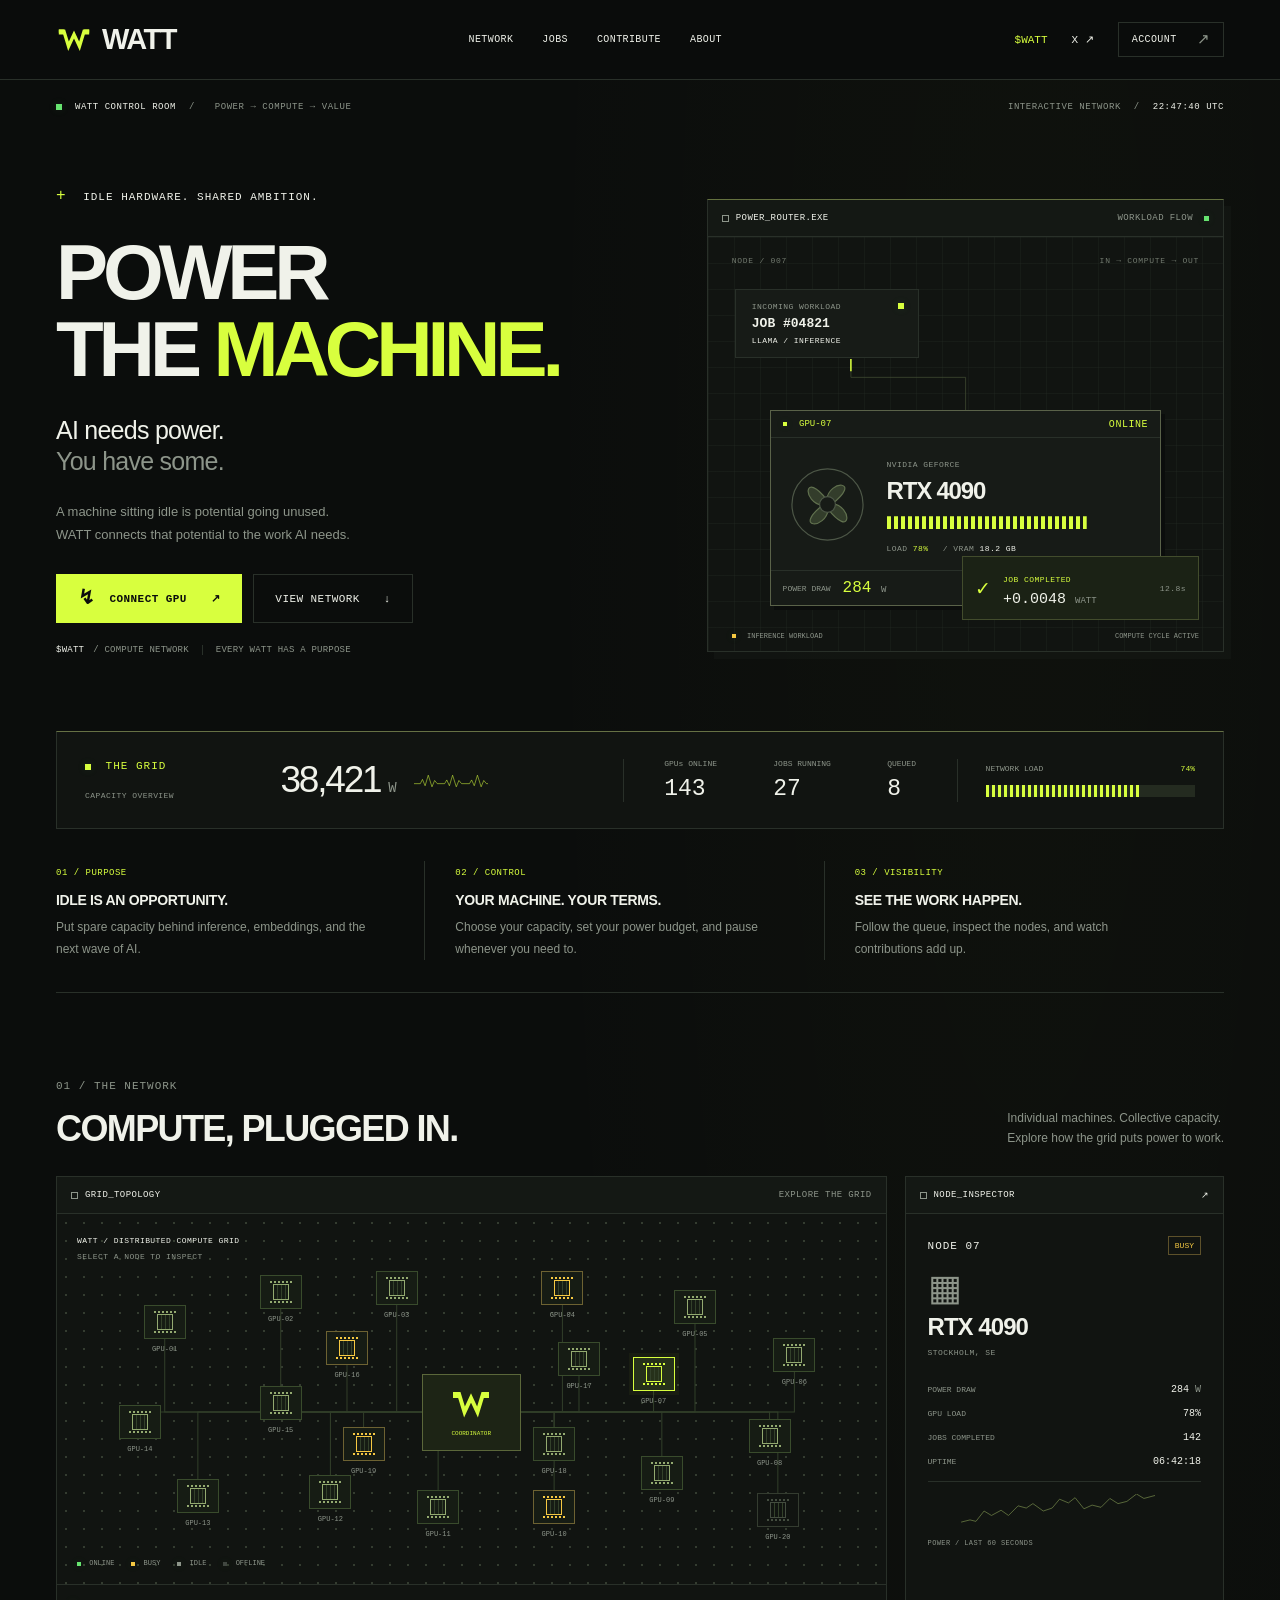
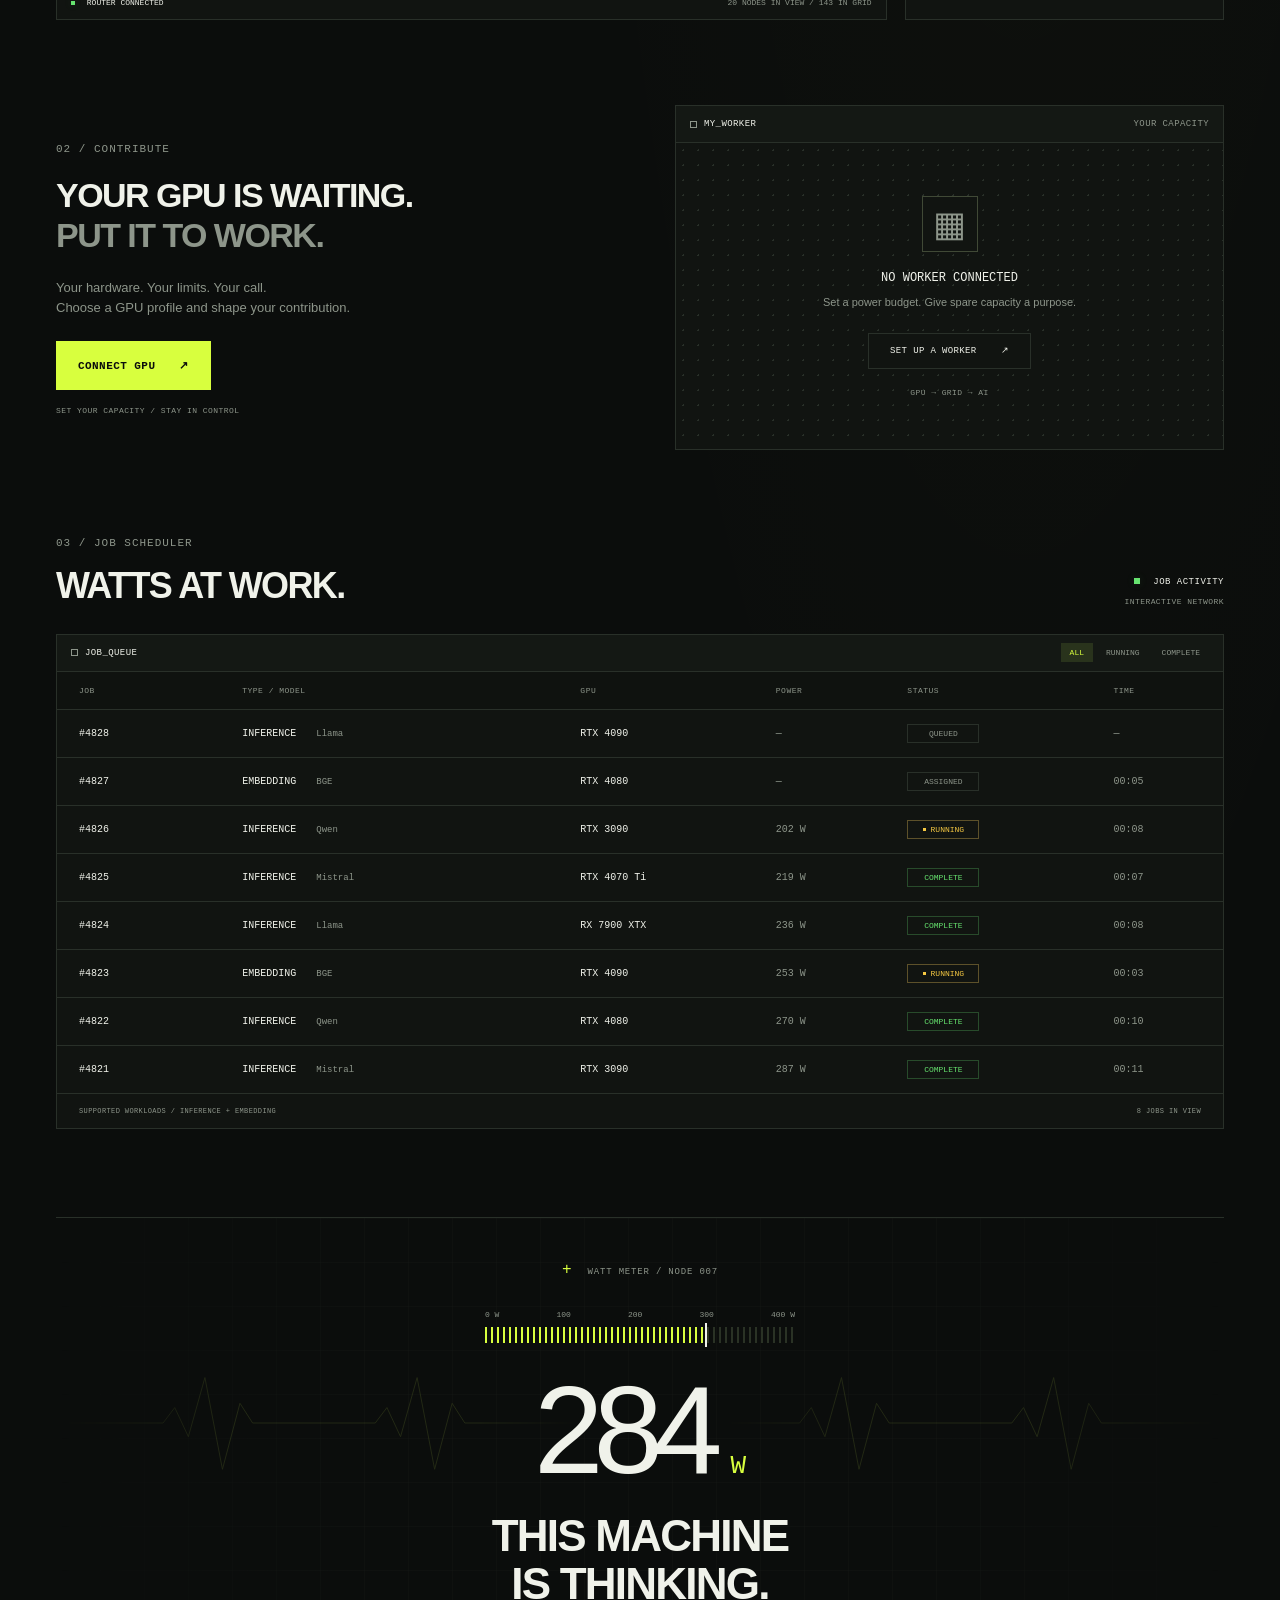
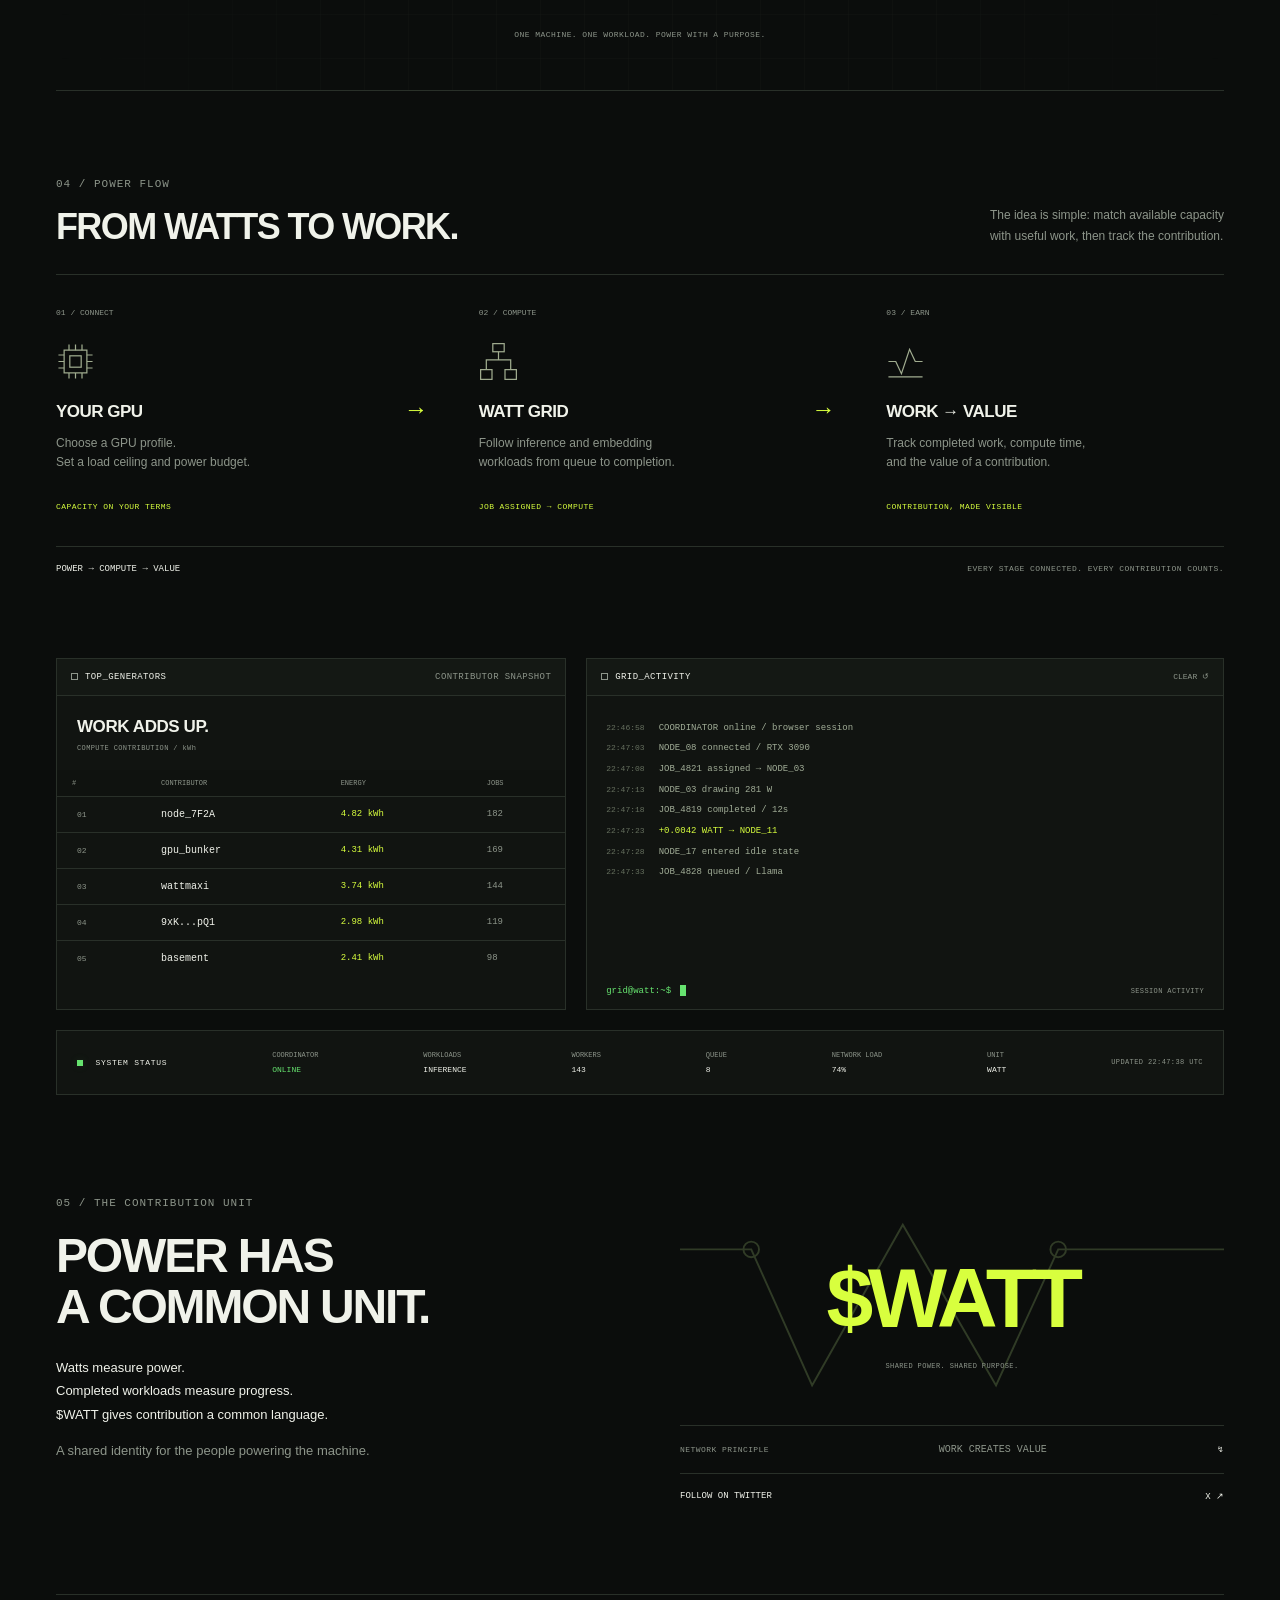
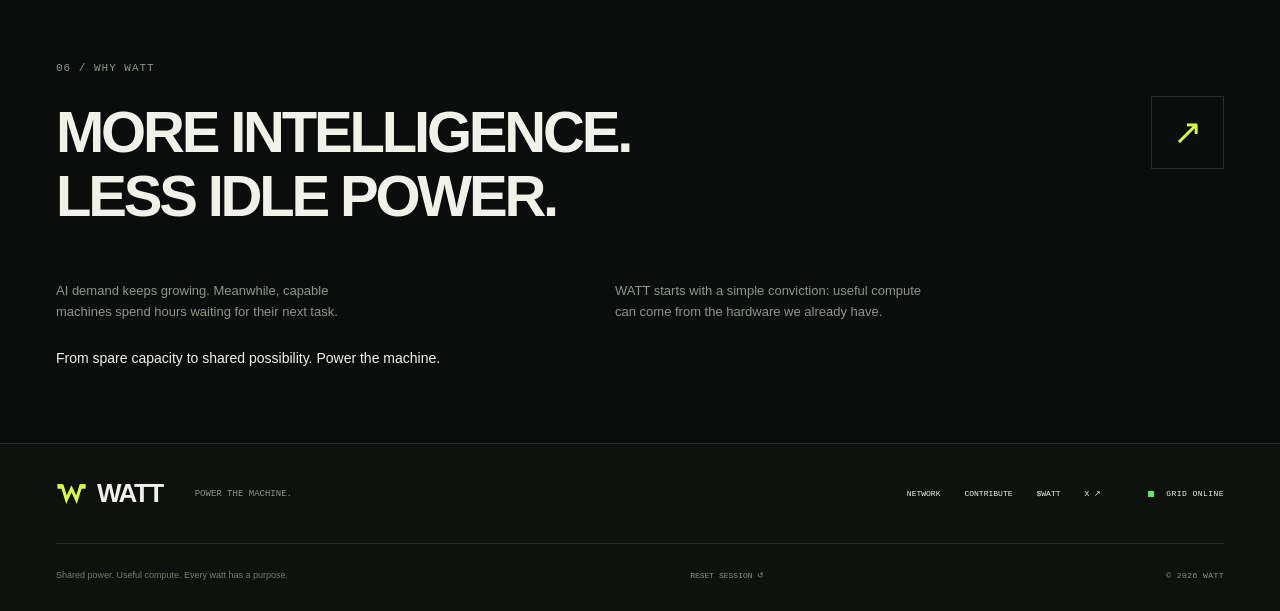
==== index.html @ 77c61141 "Add files via upload" ====
<!DOCTYPE html>
<html lang="en">
<head>
<meta charset="UTF-8"><meta name="viewport" content="width=device-width,initial-scale=1">
<meta name="theme-color" content="#0b0d0c"><meta name="description" content="AI needs power. You have some. WATT brings spare GPU capacity into one shared compute grid. Explore the network, configure your capacity, and follow the work.">
<title>WATT — Power the machine.</title>
<link rel="icon" href="assets/watt-mark.svg" type="image/svg+xml"><link rel="stylesheet" href="css/style.css">
<script defer src="js/data.js"></script><script defer src="js/network.js"></script><script defer src="js/worker.js"></script><script defer src="js/app.js"></script>
</head>
<body>
<a class="skip-link" href="#main">Skip to content</a>
<header class="header"><div class="nav-shell">
<a class="brand" href="#" aria-label="WATT home"><img src="assets/watt-mark.svg" alt="" width="36" height="27"><span>WATT</span></a>
<nav class="nav" id="navigation" aria-label="Main navigation"><a href="#network">NETWORK</a><a href="#jobs">JOBS</a><a href="#contribute">CONTRIBUTE</a><a href="#about">ABOUT</a></nav>
<div class="nav-tools"><a href="#token" class="token-link">$WATT</a><a class="social-link" data-twitter-link role="link" aria-label="WATT on Twitter / X" aria-disabled="true">X ↗</a><button class="button small wallet-button" data-action="wallet">CONNECT <span class="wallet-symbol">⌘</span></button><button class="menu-button" aria-label="Open menu" aria-expanded="false" aria-controls="navigation">☰</button></div>
</div></header>
<main id="main">
<div class="page-shell">
<div class="system-strip"><span><i class="led"></i> WATT CONTROL ROOM <span class="dim">/</span> <span class="dim">POWER → COMPUTE → VALUE</span></span><span class="strip-right">INTERACTIVE NETWORK <span class="dim">/</span> <time id="header-time">00:00:00 UTC</time></span></div>
<section class="hero" aria-labelledby="hero-title">
<div class="hero-copy"><p class="eyebrow"><span class="tiny-cross">+</span> IDLE HARDWARE. SHARED AMBITION.</p><h1 id="hero-title">POWER<br>THE <span>MACHINE.</span></h1><p class="hero-lead">AI needs power.<br><span>You have some.</span></p><p class="hero-description">A machine sitting idle is potential going unused.<br>WATT connects that potential to the work AI needs.</p><div class="hero-actions"><button class="button primary" data-action="worker"><span class="plug-icon">↯</span><span data-worker-cta>CONNECT GPU</span><span>↗</span></button><a class="button secondary" href="#network">VIEW NETWORK <span>↓</span></a></div><p class="hero-footnote"><span>$WATT</span> / COMPUTE NETWORK <i></i> EVERY WATT HAS A PURPOSE</p></div>
<div class="hero-machine panel"><div class="panel-bar"><span><i class="window-mark"></i> POWER_ROUTER.EXE</span><span class="dim">WORKLOAD FLOW <i class="led"></i></span></div>
<div class="machine-stage"><div class="machine-grid"></div><div class="stage-label"><span>NODE / 007</span><span>IN → COMPUTE → OUT</span></div>
<div class="job-input"><span class="micro dim">INCOMING WORKLOAD</span><strong>JOB #04821</strong><span class="micro">LLAMA / INFERENCE</span><i class="led"></i></div>
<svg class="flow-wire wire-top" viewBox="0 0 500 85" aria-hidden="true"><path class="wire-base" d="M100 0v24h150v61"/><path class="wire-pulse" d="M100 0v24h150v61"/></svg>
<div class="gpu-unit"><div class="gpu-top"><span><i class="led"></i> GPU-07</span><span class="micro">ONLINE</span></div><div class="gpu-body"><div class="fan"><svg viewBox="0 0 100 100" aria-hidden="true"><circle cx="50" cy="50" r="45"/><g class="fan-blades"><path d="M50 45C19 5 18 48 44 51M55 50C95 19 52 18 49 44M50 55C81 95 82 52 56 49M45 50C5 81 48 82 51 56"/></g><circle class="fan-hub" cx="50" cy="50" r="10"/></svg></div><div class="gpu-spec"><span class="micro dim">NVIDIA GEFORCE</span><strong>RTX 4090</strong><div class="gpu-load-bars" aria-hidden="true"></div><span class="micro"><span class="dim">LOAD</span> <b id="hero-load">78%</b> <span class="dim">/ VRAM</span> 18.2 GB</span></div></div><div class="gpu-bottom"><span>POWER DRAW</span><strong><span id="hero-watts">284</span> <small>W</small></strong><span class="gpu-temp">64°C <span class="dim">/ 48% FAN</span></span></div></div>
<svg class="flow-wire wire-bottom" viewBox="0 0 500 80" aria-hidden="true"><path class="wire-base" d="M250 0v35h150v45"/><path class="wire-pulse" d="M250 0v35h150v45"/></svg>
<div class="job-output"><span class="completion-check">✓</span><div><span class="micro">JOB COMPLETED</span><strong>+0.0048 <span>WATT</span></strong></div><span class="micro dim">12.8s</span></div>
<div class="stage-footer"><span><i class="led yellow"></i> INFERENCE WORKLOAD</span><span id="hero-phase">COMPUTE CYCLE ACTIVE</span></div></div></div>
</section>
<section class="grid-meter panel" aria-label="Network power model"><div class="grid-meter-label"><p class="eyebrow"><i class="led"></i> THE GRID</p><span class="micro dim">CAPACITY OVERVIEW</span></div><div class="main-power"><strong id="network-watts">38,421</strong><span>W</span><svg viewBox="0 0 140 30" aria-hidden="true"><path d="M0 20h12l4-8 5 12 6-20 7 22 5-12 5 6h14l4-7 5 11 6-20 7 22 5-12 5 6h15l4-7 5 11 6-20 7 22 5-12 5 6h7"/></svg></div><dl class="grid-stats"><div><dt>GPUs ONLINE</dt><dd id="network-workers">143</dd></div><div><dt>JOBS RUNNING</dt><dd id="network-running">27</dd></div><div><dt>QUEUED</dt><dd id="network-queue">8</dd></div></dl><div class="network-load"><div><span>NETWORK LOAD</span><strong id="network-load-label">74%</strong></div><div class="load-track"><i id="network-load-bar" style="width:74%"></i></div></div></section>
<section class="network-principles" aria-label="What WATT stands for"><article><span class="micro">01 / PURPOSE</span><h3>IDLE IS AN OPPORTUNITY.</h3><p>Put spare capacity behind inference, embeddings, and the next wave of AI.</p></article><article><span class="micro">02 / CONTROL</span><h3>YOUR MACHINE. YOUR TERMS.</h3><p>Choose your capacity, set your power budget, and pause whenever you need to.</p></article><article><span class="micro">03 / VISIBILITY</span><h3>SEE THE WORK HAPPEN.</h3><p>Follow the queue, inspect the nodes, and watch contributions add up.</p></article></section>
<section id="network" class="section network-section"><div class="section-heading"><div><p class="eyebrow">01 / THE NETWORK</p><h2>COMPUTE, PLUGGED IN.</h2></div><p>Individual machines. Collective capacity.<br>Explore how the grid puts power to work.</p></div>
<div class="network-layout"><div class="panel topology"><div class="panel-bar"><span><i class="window-mark"></i> GRID_TOPOLOGY</span><span class="dim">EXPLORE THE GRID</span></div><div class="topology-canvas" id="topology"><svg id="topology-lines" viewBox="0 0 800 370" preserveAspectRatio="none" aria-hidden="true"></svg><div class="topology-coordinate micro">WATT / DISTRIBUTED COMPUTE GRID<br><span class="dim">SELECT A NODE TO INSPECT</span></div><div class="grid-core"><img src="assets/watt-mark.svg" alt="WATT coordinator"><span>COORDINATOR</span></div><div id="topology-nodes"></div><div class="topology-legend"><span><i class="led"></i> ONLINE</span><span><i class="led yellow"></i> BUSY</span><span><i class="led idle"></i> IDLE</span><span><i class="led offline"></i> OFFLINE</span></div></div><div class="topology-bottom"><span><i class="led"></i> ROUTER CONNECTED</span><span><span id="topology-visible">20</span> NODES IN VIEW <span class="dim">/</span> <span id="topology-total">143</span> IN GRID</span></div></div>
<aside class="panel node-inspector" aria-live="polite"><div class="panel-bar"><span><i class="window-mark"></i> NODE_INSPECTOR</span><span>↗</span></div><div class="inspector-body"><div class="node-heading"><span class="eyebrow" id="inspect-id">NODE 07</span><span class="status" id="inspect-status">BUSY</span></div><div class="chip-icon" aria-hidden="true">▦</div><h3 id="inspect-gpu">RTX 4090</h3><p class="micro dim" id="inspect-location">STOCKHOLM, SE</p><dl class="telemetry"><div><dt>POWER DRAW</dt><dd><span id="inspect-power">284</span> <small>W</small></dd></div><div><dt>GPU LOAD</dt><dd id="inspect-load">78%</dd></div><div><dt>JOBS COMPLETED</dt><dd id="inspect-jobs">142</dd></div><div><dt>UPTIME</dt><dd id="inspect-uptime">06:42:18</dd></div></dl><div class="node-sparkline"><svg viewBox="0 0 280 50" aria-hidden="true"><path d="M0 38l12-3 8 2 11-14 10 6 13-7 10 7 13-13 11 3 9-6 14 10 12-4 10-12 12 5 9-7 12 15 11-5 12 3 12-12 11 7 12-3 13-10 10 6 15-4"/></svg><span class="micro dim">POWER / LAST 60 SECONDS</span></div></div></aside></div>
</section>
<section id="contribute" class="contribute-section section"><div class="contribute-intro"><p class="eyebrow">02 / CONTRIBUTE</p><h2>YOUR GPU IS WAITING.<br><span class="dim">PUT IT TO WORK.</span></h2><p>Your hardware. Your limits. Your call.<br>Choose a GPU profile and shape your contribution.</p><button class="button primary" data-action="worker"><span data-worker-cta>CONNECT GPU</span> ↗</button><span class="micro dim contribute-note">SET YOUR CAPACITY / STAY IN CONTROL</span></div><div class="panel worker-panel" id="worker-panel"><div class="panel-bar"><span><i class="window-mark"></i> MY_WORKER</span><span class="dim">YOUR CAPACITY</span></div><div id="worker-content"></div></div></section>
<section id="jobs" class="section"><div class="section-heading"><div><p class="eyebrow">03 / JOB SCHEDULER</p><h2>WATTS AT WORK.</h2></div><div class="jobs-heading-right"><span class="micro"><i class="led"></i> JOB ACTIVITY</span><span class="micro dim">INTERACTIVE NETWORK</span></div></div><div class="panel jobs-panel"><div class="panel-bar"><span><i class="window-mark"></i> JOB_QUEUE</span><div class="job-filters" role="group" aria-label="Filter jobs"><button class="active" data-filter="ALL">ALL</button><button data-filter="RUNNING">RUNNING</button><button data-filter="COMPLETE">COMPLETE</button></div></div><div class="jobs-table-wrap"><table class="jobs-table" aria-label="Interactive job queue"><thead><tr><th>JOB</th><th>TYPE / MODEL</th><th>GPU</th><th>POWER</th><th>STATUS</th><th>TIME</th></tr></thead><tbody id="job-rows"></tbody></table></div><div class="table-foot micro"><span>SUPPORTED WORKLOADS / INFERENCE + EMBEDDING</span><span id="job-count">8 JOBS IN VIEW</span></div></div></section>
<section class="thinking-section" aria-label="WATT power meter"><div class="thinking-grid"></div><p class="eyebrow"><span class="tiny-cross">+</span> WATT METER / NODE 007</p><div class="watt-gauge"><div class="gauge-ticks"><span>0 W</span><span>100</span><span>200</span><span>300</span><span>400 W</span></div><div class="gauge-bar"><div id="gauge-fill"></div><i id="gauge-needle"></i></div></div><div class="thinking-number"><span id="thinking-watts">284</span><small>W</small></div><svg class="thinking-wave" viewBox="0 0 1200 140" preserveAspectRatio="none" aria-hidden="true"><path d="M0 70h110l12-18 14 34 17-69 18 107 18-77 13 23h126l12-18 14 34 17-69 18 107 18-77 13 23h126l12-18 14 34 17-69 18 107 18-77 13 23h126l12-18 14 34 17-69 18 107 18-77 13 23h126l12-18 14 34 17-69 18 107 18-77 13 23h190"/></svg><h2>THIS MACHINE<br>IS THINKING.</h2><p class="micro dim">ONE MACHINE. ONE WORKLOAD. POWER WITH A PURPOSE.</p></section>
<section class="section power-flow-section"><div class="section-heading"><div><p class="eyebrow">04 / POWER FLOW</p><h2>FROM WATTS TO WORK.</h2></div><p>The idea is simple: match available capacity<br>with useful work, then track the contribution.</p></div><div class="power-flow"><article><span class="flow-index">01 / CONNECT</span><svg viewBox="0 0 48 48" aria-hidden="true"><rect x="10" y="10" width="28" height="28"/><rect x="17" y="17" width="14" height="14"/><path d="M16 3v7m8-7v7m8-7v7M16 38v7m8-7v7m8-7v7M3 16h7m-7 8h7m-7 8h7M38 16h7m-7 8h7m-7 8h7"/></svg><h3>YOUR GPU</h3><p>Choose a GPU profile.<br>Set a load ceiling and power budget.</p><span class="micro">CAPACITY ON YOUR TERMS</span></article><span class="flow-arrow">→</span><article><span class="flow-index">02 / COMPUTE</span><svg viewBox="0 0 48 48" aria-hidden="true"><path d="M24 12v10M9 34V22h30v12"/><rect x="17" y="2" width="14" height="10"/><rect x="2" y="34" width="14" height="12"/><rect x="32" y="34" width="14" height="12"/></svg><h3>WATT GRID</h3><p>Follow inference and embedding<br>workloads from queue to completion.</p><span class="micro">JOB ASSIGNED → COMPUTE</span></article><span class="flow-arrow">→</span><article><span class="flow-index">03 / EARN</span><svg viewBox="0 0 48 48" aria-hidden="true"><path d="M3 24h9l7 15 10-30 7 15h9"/><path d="M3 43h42"/></svg><h3>WORK → VALUE</h3><p>Track completed work, compute time,<br>and the value of a contribution.</p><span class="micro">CONTRIBUTION, MADE VISIBLE</span></article></div><div class="flow-caption"><strong>POWER → COMPUTE → VALUE</strong><span class="micro dim">EVERY STAGE CONNECTED. EVERY CONTRIBUTION COUNTS.</span></div></section>
<section class="section operations-section"><div class="panel leaderboard"><div class="panel-bar"><span><i class="window-mark"></i> TOP_GENERATORS</span><span class="dim">CONTRIBUTOR SNAPSHOT</span></div><div class="leaderboard-intro"><h3>WORK ADDS UP.</h3><span class="micro dim">COMPUTE CONTRIBUTION / kWh</span></div><table><thead><tr><th>#</th><th>CONTRIBUTOR</th><th>ENERGY</th><th>JOBS</th></tr></thead><tbody id="leaderboard-rows"></tbody></table></div><div class="panel terminal"><div class="panel-bar"><span><i class="window-mark"></i> GRID_ACTIVITY</span><button class="text-button" data-action="clear">CLEAR ↺</button></div><div class="terminal-body" id="activity-log" role="log" aria-live="off"></div><div class="terminal-prompt"><span>grid@watt:~$</span><i class="cursor"></i><span class="micro dim">SESSION ACTIVITY</span></div></div></section>
<section class="status-strip panel" aria-label="System status"><span class="eyebrow"><i class="led"></i> SYSTEM STATUS</span><div>COORDINATOR <strong>ONLINE</strong></div><div>WORKLOADS <strong>INFERENCE</strong></div><div>WORKERS <strong id="status-workers">143</strong></div><div>QUEUE <strong id="status-queue">8</strong></div><div>NETWORK LOAD <strong id="status-load">74%</strong></div><div>UNIT <strong>WATT</strong></div><span class="micro dim" id="updated-time">UPDATED 00:00:00 UTC</span></section>
<section id="token" class="token-section section"><div><p class="eyebrow">05 / THE CONTRIBUTION UNIT</p><h2>POWER HAS<br>A COMMON UNIT.</h2><p>Watts measure power.<br>Completed workloads measure progress.<br>$WATT gives contribution a common language.</p><p class="dim">A shared identity for the people powering the machine.</p></div><div class="token-identity"><div class="token-art"><svg viewBox="0 0 420 170" aria-hidden="true"><path d="M0 42h55l47 105L172 23l72 124 48-105h128"/><circle cx="55" cy="42" r="6"/><circle cx="292" cy="42" r="6"/></svg><strong>$WATT</strong><span class="micro dim">SHARED POWER. SHARED PURPOSE.</span></div><div class="contract-row"><span class="micro dim">NETWORK PRINCIPLE</span><strong>WORK CREATES VALUE</strong><span class="micro">↯</span></div><a class="twitter-button" data-twitter-link role="link" aria-label="Follow WATT on Twitter / X" aria-disabled="true"><span>FOLLOW ON TWITTER</span><span>X ↗</span></a></div></section>
<section id="about" class="about-section section"><p class="eyebrow">06 / WHY WATT</p><h2>MORE INTELLIGENCE.<br>LESS IDLE POWER.</h2><div class="about-body"><p>AI demand keeps growing. Meanwhile, capable<br>machines spend hours waiting for their next task.</p><p>WATT starts with a simple conviction: useful compute<br>can come from the hardware we already have.</p><strong>From spare capacity to shared possibility. Power the machine.</strong></div><a href="#contribute" class="about-arrow" aria-label="Start contributing">↗</a></section>
</div></main>
<footer><div class="page-shell"><div class="footer-top"><a class="brand" href="#"><img src="assets/watt-mark.svg" alt="" width="36" height="27"><span>WATT</span></a><span class="footer-tagline">POWER THE MACHINE.</span><nav aria-label="Footer navigation"><a href="#network">NETWORK</a><a href="#contribute">CONTRIBUTE</a><a href="#token">$WATT</a><a data-twitter-link role="link" aria-label="WATT on Twitter / X" aria-disabled="true">X ↗</a></nav><span class="micro"><i class="led"></i> GRID ONLINE</span></div><div class="footer-bottom"><p>Shared power. Useful compute. Every watt has a purpose.</p><button class="text-button" data-action="reset">RESET SESSION ↺</button><span class="micro dim">© 2026 WATT</span></div></div></footer>
<dialog id="setup-dialog" class="modal" aria-label="Connect GPU setup"><div class="panel-bar"><span><i class="window-mark"></i> WORKER_SETUP</span><button class="close-button" data-close aria-label="Close setup">×</button></div><div class="modal-body"><p class="eyebrow">WORKER CONFIGURATION</p><h2>CONNECT TO THE GRID.</h2><div class="setup-steps"><span data-step="1" class="active">01 HARDWARE</span><span data-step="2">02 CAPACITY</span><span data-step="3">03 CONNECT</span></div><div id="setup-content"></div></div></dialog>
<dialog id="wallet-dialog" class="modal wallet-modal" aria-label="Local account session"><div class="panel-bar"><span><i class="window-mark"></i> ACCOUNT_SESSION</span><button class="close-button" data-close aria-label="Close account">×</button></div><div class="modal-body" id="wallet-content"></div></dialog>
<dialog id="info-dialog" class="modal info-modal" aria-label="WATT information"><div class="panel-bar"><span><i class="window-mark"></i> WATT / INFORMATION</span><button class="close-button" data-close aria-label="Close information">×</button></div><div class="modal-body" id="info-content"></div></dialog>
<div class="toast" id="toast" role="status"></div>
</body></html>
---- css/style.css ----
:root{--bg:#0b0d0c;--surface:#111411;--secondary:#171b17;--text:#f0f2ea;--muted:#8d958a;--border:#293029;--acid:#d8ff3e;--yellow:#f5c842;--green:#66e36f;--warning:#ff9f43;--red:#ff5c5c;--mono:'SFMono-Regular',Consolas,'Liberation Mono',monospace;--sans:Arial,Helvetica,sans-serif}*{box-sizing:border-box}html{scroll-behavior:smooth;scroll-padding-top:90px}body{margin:0;background:var(--bg);color:var(--text);font-family:var(--sans);-webkit-font-smoothing:antialiased}::selection{background:var(--acid);color:var(--bg)}a{color:inherit;text-decoration:none}button,input,select{font:inherit}button,a,input,select{-webkit-tap-highlight-color:transparent}button{cursor:pointer;color:inherit;background:none;border:0}button:disabled{cursor:wait;opacity:.65}button,a{touch-action:manipulation}button:focus-visible,a:focus-visible,select:focus-visible,input:focus-visible{outline:2px solid var(--acid);outline-offset:5px}button,a{transition:color .2s,background .2s,transform .2s,border-color .2s}button:active,.button:active{transform:translateY(2px)}img,svg{display:block;max-width:100%}p,h1,h2,h3{margin:0}p{line-height:1.6}dl,dd{margin:0}table{border-collapse:collapse;width:100%}th{text-align:left;font-weight:400}small{font-size:inherit}.dim{color:var(--muted)}.micro,.eyebrow{font-family:var(--mono);font-size:10px;letter-spacing:.055em}.eyebrow{font-size:11px;letter-spacing:.09em}.led{display:inline-block;width:6px;height:6px;background:var(--green);margin-right:7px;vertical-align:middle;box-shadow:0 0 8px #66e36f20}.led.yellow{background:var(--yellow)}.led.idle{background:var(--muted)}.led.offline{background:#414741}.tiny-cross{color:var(--acid);font-size:16px;margin-right:9px}.skip-link{position:fixed;top:-60px;left:20px;z-index:100;background:var(--acid);color:var(--bg);padding:12px}.skip-link:focus{top:10px}.page-shell,.nav-shell{width:calc(100% - 112px);max-width:1320px;margin:auto}.header{height:80px;border-bottom:1px solid var(--border);position:sticky;top:0;background:#0b0d0cf5;z-index:20;backdrop-filter:blur(12px)}.nav-shell{display:flex;height:100%;align-items:center;justify-content:space-between;gap:30px}.brand{display:flex;align-items:center;gap:10px;flex-shrink:0}.brand span{font-size:29px;font-weight:900;letter-spacing:-1.5px}.nav{display:flex;gap:29px;margin-left:auto;margin-right:auto;font:10px var(--mono);letter-spacing:.04em}.nav a:hover,footer a:hover{color:var(--acid)}.nav-tools{display:flex;align-items:center;gap:24px;font:11px var(--mono)}.token-link{color:var(--acid)}.social-link{padding:0}.button{display:inline-flex;align-items:center;justify-content:space-between;gap:24px;min-height:49px;padding:0 21px;border:1px solid var(--border);font:11px var(--mono);letter-spacing:.04em;white-space:nowrap}.button:hover{border-color:var(--muted);background:var(--secondary)}.button.primary{background:var(--acid);border-color:var(--acid);color:var(--bg);font-weight:700}.button.primary:hover{background:#e4ff7f;border-color:#e4ff7f}.button.small{min-height:35px;padding:0 13px;font-size:10px;gap:20px}.wallet-symbol{color:var(--muted);font-size:15px}.menu-button{display:none}.system-strip{display:flex;justify-content:space-between;padding:22px 0 0;font:9px var(--mono);letter-spacing:.06em;gap:20px}.system-strip .dim{margin:0 7px}.strip-right{color:var(--muted)}.strip-right time{color:var(--text)}.hero{display:grid;grid-template-columns:1.15fr 1fr;gap:56px;align-items:center;padding:72px 0 76px}.hero-copy h1{font-size:clamp(52px,6.1vw,88px);line-height:.99;letter-spacing:-.065em;font-weight:900;margin:24px 0 27px;white-space:nowrap}.hero-copy h1 span{color:var(--acid)}.hero-lead{font-size:25px;line-height:1.25;font-weight:500;letter-spacing:-.03em}.hero-lead span{color:var(--muted)}.hero-description{font-size:13px;color:var(--muted);margin:22px 0 28px;line-height:1.8}.hero-actions{display:flex;gap:11px;flex-wrap:wrap}.plug-icon{font-size:20px;margin-right:-10px;line-height:1}.hero-footnote{font:9px var(--mono);letter-spacing:.025em;color:var(--muted);margin-top:22px;display:flex;align-items:center;gap:9px}.hero-footnote span{color:var(--text)}.hero-footnote i{height:10px;width:1px;background:var(--border);margin:0 4px}.panel{border:1px solid var(--border);background:var(--surface);min-width:0}.panel-bar{height:37px;border-bottom:1px solid var(--border);display:flex;align-items:center;justify-content:space-between;gap:15px;padding:0 14px;font:9px var(--mono);letter-spacing:.045em;background:#141814}.panel-bar>span{display:flex;align-items:center;gap:7px}.window-mark{width:7px;height:7px;display:inline-block;border:1px solid var(--muted)}.panel-bar .led{margin:0 0 0 4px;width:5px;height:5px;animation:blink 4s infinite}.hero-machine{box-shadow:7px 7px 0 #171b1780;transform:translateY(6px)}.machine-stage{height:414px;position:relative;overflow:hidden;padding:19px 24px}.machine-grid,.thinking-grid{position:absolute;inset:0;background-image:linear-gradient(#29302945 1px,transparent 1px),linear-gradient(90deg,#29302945 1px,transparent 1px);background-size:26px 26px;pointer-events:none}.stage-label{position:relative;display:flex;justify-content:space-between;color:#737b70;font:8px var(--mono);letter-spacing:.09em}.job-input{position:absolute;top:52px;left:27px;border:1px solid var(--border);background:var(--secondary);padding:12px 16px;width:184px;z-index:2;display:flex;flex-direction:column;gap:5px}.job-input strong{font:13px var(--mono);font-weight:600}.job-input .micro{font-size:8px}.job-input .led{position:absolute;right:7px;top:13px;background:var(--acid);animation:blink 3s infinite}.flow-wire{position:absolute;left:0;right:0;width:100%;max-width:none;fill:none;stroke-width:1}.wire-top{top:122px;height:65px}.wire-base{stroke:#414b32}.wire-pulse{stroke:var(--acid);stroke-width:2;stroke-dasharray:16 300;animation:pulse-wire 5s linear infinite}.gpu-unit{position:absolute;width:76%;left:12%;top:173px;border:1px solid #5a6249;background:#171b17;z-index:3;box-shadow:4px 4px 0 #0b0d0c}.gpu-top{display:flex;align-items:center;justify-content:space-between;height:27px;border-bottom:1px solid var(--border);padding:0 12px;font:9px var(--mono);color:var(--acid)}.gpu-top .led{background:var(--acid);width:4px;height:4px}.gpu-body{display:flex;align-items:center;gap:20px;padding:15px 17px}.fan{width:79px;flex-shrink:0}.fan svg{fill:none;stroke:#4d5747;stroke-width:1.5}.fan .fan-blades{fill:#333d2b;stroke:#60704e;transform-origin:50% 50%;animation:fan-spin 9s linear infinite}.fan .fan-hub{fill:#171b17}.gpu-spec{flex:1}.gpu-spec strong{display:block;font-size:24px;letter-spacing:-.05em;margin:6px 0 11px}.gpu-spec .micro{font-size:8px}.gpu-spec b{font-weight:400;color:var(--acid);margin-right:9px}.gpu-load-bars{height:13px;width:100%;margin-bottom:8px;background:repeating-linear-gradient(90deg,var(--acid) 0,var(--acid) 4px,transparent 4px,transparent 7px);clip-path:polygon(0 0,78% 0,78% 100%,0 100%)}.gpu-bottom{border-top:1px solid var(--border);padding:8px 12px;display:flex;gap:12px;align-items:center;font:8px var(--mono)}.gpu-bottom>span:first-child{color:var(--muted)}.gpu-bottom strong{font-size:16px;font-weight:400;color:var(--acid)}.gpu-bottom small{font-size:9px;color:var(--muted)}.gpu-temp{margin-left:auto}.wire-bottom{top:312px;height:54px}.wire-bottom .wire-pulse{animation-delay:2s}.job-output{position:absolute;bottom:31px;right:24px;background:#1b2215;border:1px solid #424c2c;display:flex;align-items:center;gap:12px;padding:11px 12px;z-index:4;min-width:237px}.completion-check{font-size:19px;color:var(--acid)}.job-output .micro{font-size:8px;color:var(--acid)}.job-output strong{font:15px var(--mono);display:block;margin-top:5px}.job-output strong span{font-size:9px;color:var(--muted)}.job-output>.micro{margin-left:auto;color:var(--muted)}.stage-footer{position:absolute;left:24px;right:24px;bottom:11px;display:flex;justify-content:space-between;font:7px var(--mono);color:var(--muted)}.stage-footer .led{width:4px;height:4px}.grid-meter{display:grid;grid-template-columns:.8fr 1.5fr 1.6fr 1fr;align-items:center;padding:26px 28px;gap:28px;border-top-color:#667144}.grid-meter-label .eyebrow{color:var(--acid);margin-bottom:8px}.grid-meter-label .led{background:var(--acid)}.grid-meter-label .micro{font-size:8px}.main-power{display:flex;align-items:baseline;gap:8px;white-space:nowrap}.main-power strong{font-size:37px;letter-spacing:-.06em;font-weight:500;font-variant-numeric:tabular-nums}.main-power>span{font:14px var(--mono);color:var(--muted)}.main-power svg{width:74px;height:22px;margin-left:9px;fill:none;stroke:var(--acid);stroke-width:1}.grid-stats{display:flex;justify-content:space-around;gap:25px;border-left:1px solid var(--border);border-right:1px solid var(--border);padding:0 25px}.grid-stats dt{font:8px var(--mono);white-space:nowrap;color:var(--muted);margin-bottom:8px}.grid-stats dd{font:23px var(--mono)}.network-load>div:first-child{display:flex;justify-content:space-between;gap:14px;font:8px var(--mono);margin-bottom:12px;color:var(--muted)}.network-load strong{font-weight:400;color:var(--acid)}.load-track{height:12px;background:#242b20;position:relative}.load-track i{display:block;height:100%;background:repeating-linear-gradient(90deg,var(--acid) 0,var(--acid) 3px,transparent 3px,transparent 6px);transition:width 3s ease}.section{padding:85px 0 0;scroll-margin-top:15px}.section-heading{display:flex;align-items:flex-end;justify-content:space-between;gap:25px;margin-bottom:28px}.section-heading .eyebrow{color:var(--muted);margin-bottom:13px}.section h2{font-size:36px;line-height:1.1;font-weight:800;letter-spacing:-.045em}.section-heading>p{font-size:12px;color:var(--muted);line-height:1.7}.network-layout{display:grid;grid-template-columns:2.6fr 1fr;gap:18px}.topology-canvas{position:relative;height:370px;background-image:radial-gradient(#343c30 1px,transparent 1px);background-size:18px 18px;overflow:hidden}.topology-coordinate{position:absolute;top:19px;left:20px;font-size:8px;line-height:1.9;z-index:1}.topology-canvas>svg{position:absolute;inset:0;width:100%;height:100%;fill:none;stroke:#313e29;stroke-width:1}.topology-canvas .node-wire-pulse{stroke:var(--acid);stroke-width:1.5;stroke-dasharray:9 360;animation:pulse-wire 12s linear infinite}.grid-core{position:absolute;top:43%;left:44%;width:12%;height:21%;border:1px solid #5b673a;background:#1d2415;display:flex;flex-direction:column;gap:10px;align-items:center;justify-content:center;z-index:2}.grid-core img{width:40px}.grid-core span{font:6px var(--mono);color:var(--acid)}.network-node{position:absolute;width:42px;height:34px;background:#161c14;border:1px solid #394b2c;display:flex;align-items:center;justify-content:center;transform:translate(-50%,-50%);z-index:3;color:#93aa70}.network-node .node-chip{width:16px;height:16px;border:1px solid currentColor;position:relative;background:repeating-linear-gradient(90deg,transparent 0,transparent 3px,#33412a 3px,#33412a 4px)}.network-node .node-chip:before,.network-node .node-chip:after{content:'';position:absolute;width:22px;height:2px;left:-4px;background:repeating-linear-gradient(90deg,currentColor 0,currentColor 2px,transparent 2px,transparent 4px)}.network-node .node-chip:before{top:-4px}.network-node .node-chip:after{bottom:-4px}.network-node .node-name{position:absolute;top:39px;font:7px var(--mono);color:var(--muted);white-space:nowrap;pointer-events:none}.network-node.busy{color:var(--yellow);border-color:#6d6232}.network-node.offline{color:#444d40;border-color:#343c30;background:#111411}.network-node.selected,.network-node:hover{border-color:var(--acid);color:var(--acid);background:#26311a;box-shadow:0 0 0 4px #d8ff3e0a}.network-node:active{transform:translate(-50%,-50%)}.network-node.user-node{color:var(--acid);border-color:var(--acid)}.topology-legend{position:absolute;bottom:17px;left:20px;display:flex;gap:17px;font:7px var(--mono);color:var(--muted)}.topology-legend .led{width:4px;height:4px;margin-right:4px}.topology-bottom{height:35px;padding:0 14px;border-top:1px solid var(--border);display:flex;align-items:center;justify-content:space-between;font:8px var(--mono)}.topology-bottom>span:last-child{color:var(--muted)}.topology-bottom .led{width:4px;height:4px}.inspector-body{padding:22px}.node-heading{display:flex;justify-content:space-between;align-items:center}.status{font:8px var(--mono);color:var(--yellow);border:1px solid #5d512a;padding:4px 6px}.status.online,.status.complete{color:var(--green);border-color:#284b2b}.status.idle,.status.queued,.status.assigned{color:var(--muted);border-color:var(--border)}.status.offline{color:#6e7668;border-color:#363b32}.chip-icon{font-size:36px;color:var(--muted);margin:15px 0 7px;line-height:1}.inspector-body h3{font-size:24px;letter-spacing:-.04em;margin-bottom:6px}.inspector-body>.micro{font-size:8px}.telemetry{margin:24px 0 14px;display:grid;gap:13px}.telemetry>div{display:flex;align-items:center;justify-content:space-between;font:10px var(--mono)}.telemetry dt{color:var(--muted);font-size:8px}.telemetry dd small{color:var(--muted)}.node-sparkline{border-top:1px solid var(--border);padding-top:12px}.node-sparkline svg{height:37px;width:100%;fill:none;stroke:#718449;stroke-width:1}.node-sparkline .micro{font-size:7px}.contribute-section{display:grid;grid-template-columns:1fr 1fr;gap:70px;align-items:center}.contribute-intro .eyebrow{color:var(--muted);margin-bottom:17px}.contribute-intro h2{font-size:34px;line-height:1.18}.contribute-intro>p:not(.eyebrow){color:var(--muted);font-size:13px;margin:22px 0}.contribute-note{display:block;font-size:8px;margin-top:16px}.worker-empty{min-height:306px;display:flex;align-items:center;justify-content:center;flex-direction:column;padding:30px;text-align:center;position:relative;background-image:radial-gradient(#293029 1px,transparent 1px);background-size:15px 15px}.empty-chip{border:1px solid #404936;width:56px;height:56px;display:flex;align-items:center;justify-content:center;font-size:35px;color:var(--muted);background:var(--surface);margin-bottom:19px}.worker-empty h3{font:12px var(--mono);margin-bottom:9px}.worker-empty>p{font-size:11px;color:var(--muted)}.worker-empty .button{margin-top:21px;min-height:36px;font-size:9px;background:var(--surface)}.worker-empty .micro{font-size:8px;margin-top:19px;color:var(--muted)}.worker-dashboard{padding:22px}.worker-dashboard-title{display:flex;justify-content:space-between;align-items:center}.worker-dashboard-title h3{font:15px var(--mono)}.worker-hardware{font:9px var(--mono);color:var(--muted);margin-top:7px}.worker-stats{display:grid;grid-template-columns:repeat(3,1fr);margin:24px 0 20px;row-gap:24px}.worker-stats dt{font:8px var(--mono);color:var(--muted);margin-bottom:7px}.worker-stats dd{font:19px var(--mono)}.worker-stats dd.small-value{font-size:13px}.worker-stats dd small{font-size:9px;color:var(--muted)}.worker-earnings{padding:14px 0;display:flex;align-items:center;justify-content:space-between;border-top:1px solid var(--border);border-bottom:1px solid var(--border);font:9px var(--mono);color:var(--muted)}.worker-earnings strong{color:var(--acid);font-size:19px;font-weight:400}.worker-earnings strong small{font-size:10px}.worker-actions{display:flex;gap:8px;margin-top:17px}.worker-actions .button{min-height:34px;font-size:8px;padding:0 13px}.worker-current-job{font:8px var(--mono);color:var(--muted);margin-top:13px}.jobs-heading-right{display:flex;flex-direction:column;gap:10px;align-items:flex-end}.jobs-heading-right .micro{font-size:9px}.jobs-heading-right>.dim{font-size:8px}.job-filters{display:flex;gap:4px}.job-filters button{font:8px var(--mono);color:var(--muted);padding:5px 9px}.job-filters button.active{background:#29331c;color:var(--acid)}.job-filters button:hover{color:var(--text)}.jobs-table{font:10px var(--mono)}.jobs-table th{height:36px;font-size:8px;color:var(--muted);background:#0f120f;letter-spacing:.06em}.jobs-table th,.jobs-table td{padding:14px 22px;border-bottom:1px solid var(--border)}.jobs-table th:first-child{width:14%}.jobs-table th:nth-child(2){width:29%}.jobs-table tr:last-child td{border-bottom:0}.jobs-table tbody tr:hover{background:#1a2018}.job-id{color:var(--text)}.job-model{color:var(--muted);margin-left:20px;font-size:9px}.jobs-table td:nth-child(4),.jobs-table td:last-child{color:var(--muted)}.jobs-table .status{font-size:8px;display:inline-flex;gap:5px;align-items:center;min-width:72px;justify-content:center;padding:4px 6px}.status.running:before{content:'';width:3px;height:3px;background:var(--yellow);animation:blink 3s infinite}.status.running{border-color:#5d512a;color:var(--yellow)}.table-foot{display:flex;justify-content:space-between;gap:12px;border-top:1px solid var(--border);padding:13px 22px;font-size:7px;color:var(--muted)}.thinking-section{margin-top:88px;border-top:1px solid var(--border);border-bottom:1px solid var(--border);text-align:center;padding:40px 0 48px;position:relative;overflow:hidden}.thinking-grid{background-size:44px 44px;opacity:.5;mask-image:linear-gradient(90deg,transparent,black 25%,black 75%,transparent)}.thinking-section>.eyebrow{color:var(--muted);position:relative;font-size:9px}.watt-gauge{width:310px;margin:27px auto 0;position:relative}.gauge-ticks{display:flex;justify-content:space-between;font:8px var(--mono);color:var(--muted);margin-bottom:8px}.gauge-bar{height:16px;background:repeating-linear-gradient(90deg,#2a3225 0,#2a3225 2px,transparent 2px,transparent 6px);position:relative}.gauge-bar>div{width:71%;height:100%;background:repeating-linear-gradient(90deg,var(--acid) 0,var(--acid) 2px,transparent 2px,transparent 6px);transition:width 4s}.gauge-bar>i{position:absolute;left:71%;top:-4px;height:24px;width:2px;background:var(--text);transition:left 4s}.thinking-number{position:relative;z-index:2;display:flex;align-items:baseline;justify-content:center;gap:18px;font-size:125px;font-weight:500;letter-spacing:-.08em;line-height:1.2;margin-top:12px;font-variant-numeric:tabular-nums}.thinking-number small{font:26px var(--mono);letter-spacing:0;color:var(--acid)}.thinking-wave{position:absolute;top:145px;left:0;width:100%;height:120px;fill:none;stroke:#718532;stroke-width:1;opacity:.25;animation:wave-glow 6s ease-in-out infinite;mask-image:linear-gradient(90deg,transparent,black 15%,black 36%,transparent 45%,transparent 57%,black 67%,black 85%,transparent)}.thinking-section h2{font-size:44px;letter-spacing:-.04em;line-height:1.08;position:relative;z-index:2;margin:7px 0 22px}.thinking-section>p:last-child{font-size:8px;position:relative}.power-flow{display:grid;grid-template-columns:1fr 55px 1fr 55px 1fr;border-top:1px solid var(--border);border-bottom:1px solid var(--border);padding:33px 0}.power-flow article{padding:0 15px}.power-flow article:first-child{padding-left:0}.flow-index{display:block;font:8px var(--mono);color:var(--muted);margin-bottom:25px}.power-flow svg{width:39px;height:39px;stroke:#a1ad90;fill:none;stroke-width:1.5;margin-bottom:21px}.power-flow h3{font-size:17px;letter-spacing:-.03em;margin-bottom:12px}.power-flow p{color:var(--muted);font-size:12px;margin-bottom:22px}.power-flow article>.micro{color:var(--acid);font-size:8px}.flow-arrow{align-self:center;color:var(--acid);font:24px var(--mono)}.flow-caption{display:flex;justify-content:space-between;gap:20px;padding:17px 0}.flow-caption strong{font:9px var(--mono);font-weight:400}.flow-caption .micro{font-size:8px}.operations-section{display:grid;grid-template-columns:1fr 1.25fr;gap:20px;padding-top:67px}.leaderboard-intro{padding:21px 20px 18px;display:flex;flex-direction:column;gap:7px}.leaderboard-intro h3{font-size:17px;letter-spacing:-.025em}.leaderboard-intro .micro{font-size:7px}.leaderboard table{font:10px var(--mono)}.leaderboard th{font-size:7px;color:var(--muted);padding:9px 15px;background:#0f120f}.leaderboard td{padding:12px 15px;border-top:1px solid var(--border)}.leaderboard td:first-child{color:var(--muted);padding-left:20px;font-size:8px}.leaderboard td:nth-child(3){color:var(--acid);font-size:9px;white-space:nowrap}.leaderboard td:last-child{color:var(--muted);font-size:9px}.leaderboard-note{font-size:7px;padding:15px 20px;border-top:1px solid var(--border)}.terminal-body{height:277px;overflow:auto;padding:22px 19px 10px;font:9px var(--mono);line-height:2.3;scrollbar-width:thin;scrollbar-color:var(--border) transparent}.log-line{display:flex;gap:14px;align-items:baseline;animation:log-enter .4s ease}.log-time{color:#66705f;flex-shrink:0;font-size:8px}.log-message{color:#a1ad97;overflow-wrap:anywhere}.log-message.reward{color:var(--acid)}.terminal-prompt{height:36px;display:flex;align-items:center;gap:9px;font:9px var(--mono);color:var(--green);padding:0 19px}.terminal-prompt>.micro{margin-left:auto;font-size:7px}.cursor{width:6px;height:11px;background:var(--green);animation:blink 1.3s steps(2,start) infinite}.text-button{font:8px var(--mono);padding:0;color:var(--muted);white-space:nowrap}.text-button:hover{color:var(--acid)}.status-strip{display:flex;align-items:center;justify-content:space-between;gap:20px;padding:20px;margin-top:20px;font:7px var(--mono);color:var(--muted)}.status-strip .eyebrow{font-size:8px;color:var(--text);white-space:nowrap}.status-strip strong{display:block;font:8px var(--mono);color:var(--text);margin-top:6px}.status-strip>div:first-of-type strong{color:var(--green)}.status-strip .micro{font-size:7px}.token-section{display:grid;grid-template-columns:1fr 1fr;gap:80px;padding-top:100px;padding-bottom:75px;border-bottom:1px solid var(--border)}.token-section .eyebrow{color:var(--muted);margin-bottom:19px}.token-section h2{font-size:44px;line-height:1.05;margin-bottom:24px}.token-section>div>p:not(.eyebrow){font-size:13px;line-height:1.8;margin-bottom:13px}.token-art{position:relative;min-height:230px;display:flex;align-items:center;justify-content:center;flex-direction:column;overflow:hidden}.token-art svg{width:100%;position:absolute;inset:0;fill:none;stroke:#303b26;stroke-width:1.5;z-index:0}.token-art strong{font-size:84px;font-weight:800;letter-spacing:-.065em;color:var(--acid);position:relative;z-index:1}.token-art>span{font-size:7px;position:relative;margin-top:15px;text-align:center}.contract-row{display:flex;align-items:center;justify-content:space-between;gap:20px;padding:18px 0;border-top:1px solid var(--border);border-bottom:1px solid var(--border)}.contract-row .micro{font-size:8px}.contract-row strong{font:10px var(--mono);color:var(--muted);font-weight:400}.twitter-button{display:flex;align-items:center;justify-content:space-between;padding:17px 0;width:100%;font:9px var(--mono)}.twitter-button:hover{color:var(--acid)}.about-section{position:relative;padding:65px 0 77px}.about-section .eyebrow{color:var(--muted);margin-bottom:23px}.about-section h2{font-size:60px;margin-bottom:25px}.about-body{display:grid;grid-template-columns:1fr 1fr;gap:21px 50px;padding-right:100px}.about-body p{font-size:13px;color:var(--muted)}.about-body strong{font-size:14px;grid-column:1/-1;font-weight:400;margin-top:7px}.about-arrow{position:absolute;right:0;top:101px;border:1px solid var(--border);width:73px;height:73px;display:flex;align-items:center;justify-content:center;font-size:35px;color:var(--acid)}.about-arrow:hover{background:var(--acid);color:var(--bg)}footer{border-top:1px solid var(--border);background:#0e110e}.footer-top{display:flex;align-items:center;gap:32px;padding:34px 0;border-bottom:1px solid var(--border)}.footer-top .brand span{font-size:26px}.footer-top .brand img{width:31px}.footer-tagline{font:9px var(--mono);color:var(--muted)}.footer-top nav{margin-left:auto;display:flex;gap:24px;font:8px var(--mono)}.footer-top nav button{font:inherit;padding:0}.footer-top>.micro{margin-left:15px;font-size:8px}.footer-bottom{padding:23px 0 27px;display:flex;align-items:center;gap:30px;justify-content:space-between}.footer-bottom p{font-size:9px;color:#747d6e;line-height:1.7;max-width:580px}.footer-bottom .micro{font-size:8px;white-space:nowrap}.modal{border:1px solid #4a543b;background:var(--surface);color:var(--text);padding:0;width:min(560px,calc(100% - 32px));max-height:90vh;box-shadow:9px 9px 0 #0006}.modal::backdrop{background:#030603ce;backdrop-filter:blur(6px)}.modal[open]{animation:modal-enter .2s ease-out}.close-button{font:20px var(--mono);color:var(--muted);padding:0 0 0 14px;line-height:1}.close-button:hover{color:var(--text)}.modal-body{padding:30px}.modal-body>.eyebrow{font-size:8px;color:var(--muted);margin-bottom:13px}.modal-body>h2{font-size:29px;letter-spacing:-.045em;line-height:1.15}.setup-steps{display:flex;justify-content:space-between;border-bottom:1px solid var(--border);margin:24px 0;padding-bottom:13px;font:9px var(--mono);color:#616b5b;gap:10px}.setup-steps .active{color:var(--acid)}.setup-description{font-size:12px;color:var(--muted);margin-bottom:20px}.detect-visual{height:105px;background:#0c100b;border:1px solid var(--border);display:flex;align-items:center;justify-content:center;gap:18px;margin-bottom:22px;position:relative;overflow:hidden}.detect-visual .chip-icon{font-size:45px;margin:0;color:var(--acid)}.detect-visual strong{display:block;font:12px var(--mono);color:var(--acid);margin-bottom:8px}.detect-visual span{font:9px var(--mono);color:var(--muted)}.detect-visual.scanning:after{content:'';position:absolute;height:1px;width:100%;background:var(--acid);top:0;box-shadow:0 0 25px var(--acid);animation:scan 1.3s ease-in-out infinite}.field-label{display:flex;justify-content:space-between;font:9px var(--mono);color:var(--muted);margin:22px 0 12px}.field-label strong{color:var(--acid);font-weight:400;font-size:12px}select{width:100%;color:var(--text);border:1px solid var(--border);background:var(--secondary);padding:13px;font:12px var(--mono);border-radius:0}.setup-next{width:100%;margin-top:26px}.setup-nav{display:flex;gap:10px;margin-top:26px}.setup-nav .primary{flex:1}.setup-nav .button{min-height:43px}.range-input{width:100%;accent-color:var(--acid);cursor:pointer}.range-labels{display:flex;justify-content:space-between;font:8px var(--mono);color:var(--muted);margin-top:6px}.capacity-estimate{background:#1a2113;border:1px solid #3c472b;padding:17px;margin-top:25px}.capacity-estimate>.micro{font-size:8px;color:var(--muted)}.capacity-estimate>div{display:flex;justify-content:space-between;align-items:center;margin-top:12px;font:21px var(--mono)}.capacity-estimate small{font-size:9px;color:var(--muted)}.capacity-estimate .available{font-size:8px;color:var(--acid)}.setup-terminal{border:1px solid var(--border);background:#0b0f0a;padding:20px;font:10px var(--mono);line-height:2.4;margin-top:20px;min-height:175px;color:var(--muted)}.setup-terminal .done{color:var(--green)}.setup-terminal .pending{color:var(--acid)}.setup-success{font-size:13px;color:var(--muted);margin:20px 0}.setup-success strong{color:var(--acid)}.wallet-modal{width:min(430px,calc(100% - 32px))}.wallet-provider{display:flex;align-items:center;gap:15px;width:100%;border:1px solid var(--border);padding:15px;margin-top:11px;font:11px var(--mono);text-align:left}.wallet-provider:hover{border-color:var(--acid);background:var(--secondary)}.wallet-provider>span:first-child{width:29px;height:29px;border:1px solid #435137;color:var(--acid);display:flex;align-items:center;justify-content:center;font-size:17px}.wallet-provider>span:last-child{margin-left:auto;color:var(--muted)}.wallet-description{font-size:11px;color:var(--muted);margin:16px 0 22px}.wallet-address{font:11px var(--mono);background:var(--secondary);border:1px solid var(--border);padding:15px;overflow-wrap:anywhere;margin-top:20px}.wallet-menu{display:flex;flex-direction:column;margin-top:17px}.wallet-menu button{text-align:left;border-bottom:1px solid var(--border);padding:15px 0;font:10px var(--mono)}.wallet-menu button:hover{color:var(--acid)}.info-modal{width:min(470px,calc(100% - 32px))}.info-modal p:not(.eyebrow){color:var(--muted);font-size:13px;margin:19px 0}.toast{position:fixed;bottom:25px;left:50%;transform:translate(-50%,20px);opacity:0;z-index:60;pointer-events:none;padding:13px 18px;border:1px solid #536437;background:#1a2115;color:var(--text);font:11px var(--mono);transition:.2s;max-width:calc(100% - 30px);box-shadow:0 5px 30px #0008}.toast.visible{transform:translate(-50%,0);opacity:1}.empty-jobs{text-align:center;color:var(--muted);padding:35px!important}.reveal{opacity:0;transform:translateY(14px);transition:opacity .6s,transform .6s}.reveal.visible{opacity:1;transform:none}@keyframes pulse-wire{from{stroke-dashoffset:340}to{stroke-dashoffset:0}}@keyframes fan-spin{to{transform:rotate(360deg)}}@keyframes blink{0%,75%,100%{opacity:1}80%,90%{opacity:.3}}@keyframes wave-glow{0%,100%{opacity:.15}50%{opacity:.35}}@keyframes scan{to{top:100%}}@keyframes log-enter{from{opacity:0;transform:translateY(5px)}to{opacity:1;transform:none}}@keyframes modal-enter{from{opacity:0;transform:translateY(10px)}to{opacity:1;transform:none}}
@media(min-width:1550px){.hero-copy h1{font-size:94px}.hero{gap:70px;padding:85px 0}.machine-stage{height:440px}.gpu-unit{top:185px}.wire-top{top:123px;height:75px}.wire-bottom{top:325px;height:60px}}
@media(max-width:1150px){.page-shell,.nav-shell{width:calc(100% - 64px)}.nav{gap:19px}.nav-tools{gap:16px}.hero{gap:30px;padding-top:65px}.hero-copy h1{font-size:6.4vw}.hero-footnote{font-size:7px}.hero-lead{font-size:23px}.hero-machine .machine-stage{height:400px}.gpu-body{gap:12px;padding:13px 12px}.gpu-spec strong{font-size:22px}.fan{width:65px}.gpu-temp{font-size:7px}.gpu-bottom{gap:8px}.job-output{bottom:32px;right:20px;min-width:210px}.grid-meter{padding:23px 20px;gap:20px;grid-template-columns:.9fr 1.4fr 1.7fr}.network-load{grid-column:1/-1;display:flex;align-items:center;gap:24px;border-top:1px solid var(--border);padding-top:16px}.network-load>div:first-child{margin:0;width:150px}.network-load .load-track{flex:1;height:8px}.main-power svg{width:65px}.grid-stats{border-right:0;padding-right:0}.network-layout{grid-template-columns:2.3fr 1fr}.inspector-body{padding:20px 16px}.contribute-section{gap:35px}.contribute-intro h2{font-size:29px}.status-strip{gap:15px}.footer-top{gap:20px}.footer-top nav{gap:17px}.footer-tagline{font-size:8px}}
@media(max-width:850px){.page-shell,.nav-shell{width:calc(100% - 44px)}.header{height:68px}.nav-tools{gap:17px}.nav{gap:15px;font-size:9px}.nav-tools>.social-link{display:none}.brand span{font-size:25px}.brand img{width:31px}.system-strip{font-size:7px;padding-top:19px}.hero{gap:24px;padding:56px 0}.hero-copy h1{font-size:6.6vw}.hero-copy .eyebrow{font-size:8px}.hero-description{font-size:11px}.hero-lead{font-size:21px}.hero-actions{gap:8px}.hero-actions .button{font-size:9px;padding:0 12px;gap:15px;min-height:42px}.hero-footnote{flex-wrap:wrap;font-size:6px;gap:6px}.hero-machine .panel-bar{font-size:7px;padding:0 10px}.machine-stage{padding:15px!important}.job-input{left:17px;width:166px}.gpu-unit{width:86%;left:7%}.gpu-spec strong{font-size:20px}.gpu-bottom{padding:8px;font-size:7px}.gpu-bottom strong{font-size:14px}.gpu-temp .dim{display:none}.fan{width:59px}.job-output{right:15px}.stage-label{font-size:6px}.stage-footer{left:15px;right:15px;font-size:6px}.grid-meter{gap:15px;padding:20px 17px}.grid-stats{gap:17px;padding-left:17px}.main-power strong{font-size:32px}.main-power svg{display:none}.grid-stats dd{font-size:20px}.grid-stats dt{font-size:7px}.grid-meter-label .micro{font-size:7px}.section{padding-top:65px}.section h2{font-size:30px}.network-layout{grid-template-columns:2fr 1fr;gap:12px}.topology-canvas{height:340px}.topology-coordinate{font-size:6px;left:14px}.network-node{width:32px;height:28px}.network-node .node-chip{width:13px;height:13px}.network-node .node-name{top:32px;font-size:6px}.network-node .node-chip:before,.network-node .node-chip:after{width:19px}.topology-legend{gap:10px;left:14px;font-size:6px}.topology-bottom{font-size:6px;padding:0 10px}.node-inspector .panel-bar{font-size:7px;padding:0 10px}.inspector-body{padding:17px 14px}.node-heading .eyebrow{font-size:9px}.inspector-body h3{font-size:21px}.telemetry>div{font-size:9px}.telemetry dt{font-size:7px}.telemetry{gap:13px}.grid-core span{font-size:5px}.grid-core img{width:31px}.contribute-section{gap:28px}.contribute-intro h2{font-size:25px}.contribute-intro>p:not(.eyebrow){font-size:11px}.worker-stats dd{font-size:17px}.jobs-table th,.jobs-table td{padding:13px 13px}.jobs-table{font-size:9px}.job-model{margin-left:10px;font-size:8px}.operations-section{gap:13px}.leaderboard th,.leaderboard td{padding-left:11px;padding-right:11px}.leaderboard table{font-size:9px}.terminal-body{font-size:8px;padding-left:13px;padding-right:13px}.log-line{gap:8px}.log-time{font-size:7px}.status-strip{flex-wrap:wrap;gap:19px}.status-strip>.micro{flex-basis:100%;text-align:right;margin-top:-7px}.token-section{gap:40px}.token-section h2{font-size:37px}.token-art strong{font-size:74px}.contract-row{gap:10px}.contract-row .micro{font-size:7px}.contract-row strong{font-size:9px}.about-body{padding-right:60px;gap:20px}.about-body p{font-size:11px}.about-section h2{font-size:51px}.about-arrow{width:50px;height:50px;font-size:27px}.footer-top{flex-wrap:wrap;gap:15px}.footer-top>.micro{margin:0}.footer-tagline{font-size:7px}.footer-top nav{margin-left:auto}.footer-bottom{gap:20px}.footer-bottom p{font-size:8px;max-width:450px}.footer-bottom .text-button,.footer-bottom>.micro{font-size:7px}}
@media(max-width:650px){.page-shell,.nav-shell{width:calc(100% - 36px)}.header{height:63px}.brand span{font-size:25px}.nav-shell{gap:16px}.nav-tools{margin-left:auto;gap:15px}.nav-tools .token-link{font-size:10px}.nav-tools .button{font-size:9px;min-height:32px;padding:0 9px;gap:10px}.wallet-symbol{font-size:12px}.menu-button{display:block;font-size:18px;padding:0 0 0 1px}.nav{display:none;position:absolute;left:0;right:0;top:62px;background:var(--surface);border-bottom:1px solid var(--border);padding:20px 18px;flex-wrap:wrap;gap:26px;margin:0;font-size:10px}.nav.open{display:flex}.strip-right{display:none}.system-strip{font-size:7px}.system-strip .dim{margin:0 4px}.hero{grid-template-columns:1fr;padding:45px 0 39px;gap:37px}.hero-copy .eyebrow{font-size:8px}.hero-copy h1{font-size:clamp(42px,11.3vw,70px);letter-spacing:-.065em;margin:20px 0 22px}.hero-lead{font-size:23px;line-height:1.3}.hero-description{font-size:12px;margin:17px 0 22px}.hero-actions .button{font-size:10px;min-height:46px;padding:0 15px;gap:20px}.hero-footnote{font-size:7px;margin-top:18px;gap:7px}.hero-machine{transform:none;box-shadow:4px 4px 0 #171b1780;max-width:470px;width:100%;justify-self:center}.hero-machine .panel-bar{font-size:8px;padding:0 12px}.hero-machine .machine-stage{height:387px}.job-input{top:48px;left:23px;width:170px}.stage-label{font-size:7px}.gpu-unit{top:159px;width:80%;left:10%}.gpu-body{padding:14px 16px;gap:18px}.gpu-spec strong{font-size:25px}.gpu-spec .micro{font-size:8px}.gpu-bottom{padding:9px 12px;font-size:8px}.gpu-bottom strong{font-size:16px}.gpu-temp{font-size:8px}.gpu-temp .dim{display:inline}.fan{width:68px}.wire-top{top:117px;height:55px}.wire-bottom{top:304px;height:44px}.job-output{right:23px;bottom:28px;min-width:226px}.stage-footer{left:19px;right:19px;font-size:6px;bottom:9px}.grid-meter{grid-template-columns:1fr 1.5fr;padding:20px;gap:23px}.grid-meter-label .eyebrow{font-size:10px}.grid-meter-label .micro{font-size:7px}.main-power{justify-content:flex-end}.main-power strong{font-size:36px}.main-power>span{font-size:12px}.grid-stats{grid-column:1/-1;border-left:0;padding:20px 0 0;border-top:1px solid var(--border);justify-content:space-between}.grid-stats dt{font-size:8px}.grid-stats dd{font-size:24px}.network-load{padding-top:15px;gap:15px}.network-load>div:first-child{width:134px;font-size:7px}.section{padding-top:57px}.section h2{font-size:28px}.section-heading{align-items:flex-start;gap:18px;flex-direction:column;margin-bottom:23px}.section-heading .eyebrow{font-size:9px;margin-bottom:11px}.section-heading>p{font-size:11px}.network-layout{grid-template-columns:1fr;gap:13px}.topology-canvas{height:330px}.topology-coordinate{font-size:6px;top:14px}.network-node .node-name{font-size:6px}.grid-core img{width:28px}.grid-core span{font-size:4.5px}.topology-bottom{font-size:7px}.node-inspector .panel-bar{font-size:8px;padding:0 13px}.inspector-body{padding:17px 20px;display:grid;grid-template-columns:1fr 1fr;gap:0 20px}.node-heading{grid-column:1/-1;margin-bottom:14px}.inspector-body .chip-icon{grid-column:1;margin:5px 0 8px}.inspector-body h3{grid-column:1;font-size:25px}.inspector-body>.micro{grid-column:1;font-size:8px;margin-top:6px}.telemetry{grid-column:2;grid-row:2/5;margin:4px 0 0;gap:13px}.telemetry dt{font-size:7px}.telemetry dd{font-size:10px}.node-sparkline{grid-column:1/-1;margin-top:17px}.node-sparkline svg{height:30px}.contribute-section{grid-template-columns:1fr;gap:27px}.contribute-intro h2{font-size:28px}.contribute-intro .eyebrow{font-size:9px}.contribute-intro>p:not(.eyebrow){font-size:12px;margin:18px 0}.worker-empty{min-height:250px}.worker-dashboard{padding:21px}.worker-stats{row-gap:24px}.worker-stats dd{font-size:20px}.jobs-heading-right{flex-direction:row;align-items:center;gap:20px}.jobs-table thead{display:none}.jobs-table tbody{display:grid;grid-template-columns:1fr 1fr}.jobs-table tr{display:grid;grid-template-columns:1fr 1fr;padding:15px 13px;gap:12px 8px;border-bottom:1px solid var(--border)}.jobs-table tr:nth-child(odd){border-right:1px solid var(--border)}.jobs-table tr:nth-last-child(-n+2){border-bottom:0}.jobs-table td{display:block;padding:0;border:0;font-size:9px}.jobs-table td:first-child{font-size:11px}.jobs-table td:nth-child(2){grid-column:1/-1;grid-row:2;display:flex;justify-content:space-between;font-size:8px;color:var(--muted)}.job-model{font-size:8px;margin:0;color:var(--text)}.jobs-table td:nth-child(3){grid-column:1;grid-row:3;font-size:8px}.jobs-table td:nth-child(4){grid-column:2;grid-row:3;text-align:right;font-size:8px}.jobs-table td:nth-child(5){grid-column:2;grid-row:1;text-align:right}.jobs-table td:last-child{grid-column:1/-1;font-size:8px}.jobs-table td:last-child:before{content:'TIME / ';color:#66705f}.jobs-table .status{font-size:6px;min-width:53px;padding:3px 4px}.table-foot{padding:12px 13px;font-size:6px;line-height:1.7}.table-foot>span:first-child{max-width:200px}.table-foot>span:last-child{white-space:nowrap}.jobs-table .empty-jobs{grid-column:1/-1;grid-row:auto}.thinking-section{margin-top:57px;padding:32px 0 36px}.thinking-number{font-size:105px;margin-top:16px}.thinking-number small{font-size:22px}.thinking-section h2{font-size:37px;margin:8px 0 21px}.thinking-section>.eyebrow{font-size:8px}.watt-gauge{width:240px;margin-top:26px}.thinking-wave{top:132px;height:110px}.thinking-section>p:last-child{font-size:7px}.power-flow{grid-template-columns:1fr;gap:24px;padding:26px 0}.power-flow article,.power-flow article:first-child{padding:0;display:grid;grid-template-columns:55px 1fr;gap:0 17px}.flow-index{grid-column:1/-1;margin-bottom:18px}.power-flow svg{grid-column:1;grid-row:2/5;width:34px;height:34px;margin:2px 0 0}.power-flow h3{grid-column:2;margin-bottom:9px}.power-flow p{grid-column:2;font-size:11px;margin-bottom:12px}.power-flow article>.micro{grid-column:2;font-size:8px}.flow-arrow{transform:rotate(90deg);font-size:18px;margin-left:22px;justify-self:start}.flow-caption{flex-direction:column;gap:13px}.flow-caption .micro{font-size:7px;line-height:1.7}.operations-section{grid-template-columns:1fr;gap:19px;padding-top:43px}.leaderboard-intro{padding:20px}.leaderboard table{font-size:11px}.leaderboard th{font-size:8px}.leaderboard td{padding:13px}.leaderboard td:nth-child(3),.leaderboard td:last-child{font-size:10px}.terminal-body{height:248px;font-size:9px;padding:17px 15px 0}.log-time{font-size:8px}.log-line{gap:13px}.status-strip{display:grid;grid-template-columns:repeat(3,1fr);padding:17px;gap:21px 10px}.status-strip>.eyebrow{grid-column:1/-1;font-size:8px}.status-strip strong{font-size:7px;margin-top:6px}.status-strip>div{font-size:6px}.status-strip>.micro{grid-column:1/-1;margin:0;text-align:left;font-size:6px}.token-section{grid-template-columns:1fr;gap:17px;padding-bottom:38px;padding-top:63px}.token-section h2{font-size:38px}.token-section .eyebrow{font-size:9px}.token-section>div>p:not(.eyebrow){font-size:12px}.token-art{min-height:217px}.token-art strong{font-size:80px}.token-art>span{font-size:6px}.contract-row .micro{font-size:7px}.contract-row strong{font-size:9px}.about-section{padding:43px 0 49px}.about-section .eyebrow{font-size:9px;margin-bottom:20px}.about-section h2{font-size:40px}.about-body{grid-template-columns:1fr;padding:0;gap:15px}.about-body p{font-size:12px}.about-body strong{font-size:12px;margin-top:9px}.about-arrow{top:62px;width:39px;height:39px;font-size:22px}.footer-top{display:grid;grid-template-columns:1fr 1fr;gap:19px;padding:27px 0}.footer-top .brand{grid-column:1;grid-row:1}.footer-tagline{grid-column:1;grid-row:2;font-size:7px}.footer-top nav{grid-column:1/-1;margin:3px 0 0;gap:23px;grid-row:3;font-size:8px}.footer-top>.micro{grid-column:2;grid-row:1;font-size:7px;justify-self:end}.footer-bottom{display:grid;grid-template-columns:1fr 1fr;gap:19px;padding:22px 0}.footer-bottom p{grid-column:1/-1;font-size:8px}.footer-bottom>.micro{justify-self:end}.footer-bottom .text-button{justify-self:start;font-size:7px}.modal-body{padding:23px}.modal-body>h2{font-size:25px}.setup-steps{font-size:8px}.setup-nav .button{font-size:9px;padding:0 14px}.capacity-estimate>div{font-size:18px}.setup-terminal{font-size:9px;padding:14px}.toast{font-size:9px;bottom:17px;width:max-content;text-align:center}}
@media(prefers-reduced-motion:reduce){html{scroll-behavior:auto}*,*:before,*:after{animation:none!important;transition:none!important}.reveal{opacity:1;transform:none}}

/* Brand rhythm and contributor principles */
body{background-image:radial-gradient(ellipse at 80% 9%,#d8ff3e05,transparent 35%)}
.hero-copy h1{font-weight:900;text-wrap:balance}.hero-description{max-width:400px}.hero-machine{border-top-color:#64713f}
.network-principles{display:grid;grid-template-columns:repeat(3,minmax(0,1fr));border-bottom:1px solid var(--border);margin-top:32px;padding:0 0 32px;gap:30px}
.network-principles article{padding:0 24px 0 0;border-right:1px solid var(--border)}.network-principles article:last-child{border:0;padding-right:0}
.network-principles .micro{color:var(--acid);font-size:9px}.network-principles h3{font-size:14px;letter-spacing:-.025em;margin:13px 0 9px}.network-principles p{color:var(--muted);font-size:12px;max-width:320px;line-height:1.8}
.about-section h2{max-width:900px}.about-body p{max-width:430px}.footer-bottom p{max-width:750px;line-height:1.8}
@media(min-width:1000px){.about-section h2{font-size:58px;letter-spacing:-.055em}.token-section h2{font-size:48px}.about-body{padding-top:28px}}
@media(max-width:700px){.network-principles{grid-template-columns:1fr;gap:22px;padding-bottom:26px}.network-principles article{border-right:0;padding:0}.network-principles p{max-width:none}.network-principles h3{font-size:13px}.system-strip{font-size:7px}.system-strip>span:first-child{max-width:60%;line-height:1.8}.hero-footnote{font-size:7px;gap:5px;flex-wrap:wrap}.nav-tools{gap:12px}.social-link{font-size:8px}.about-section h2{font-size:36px}}
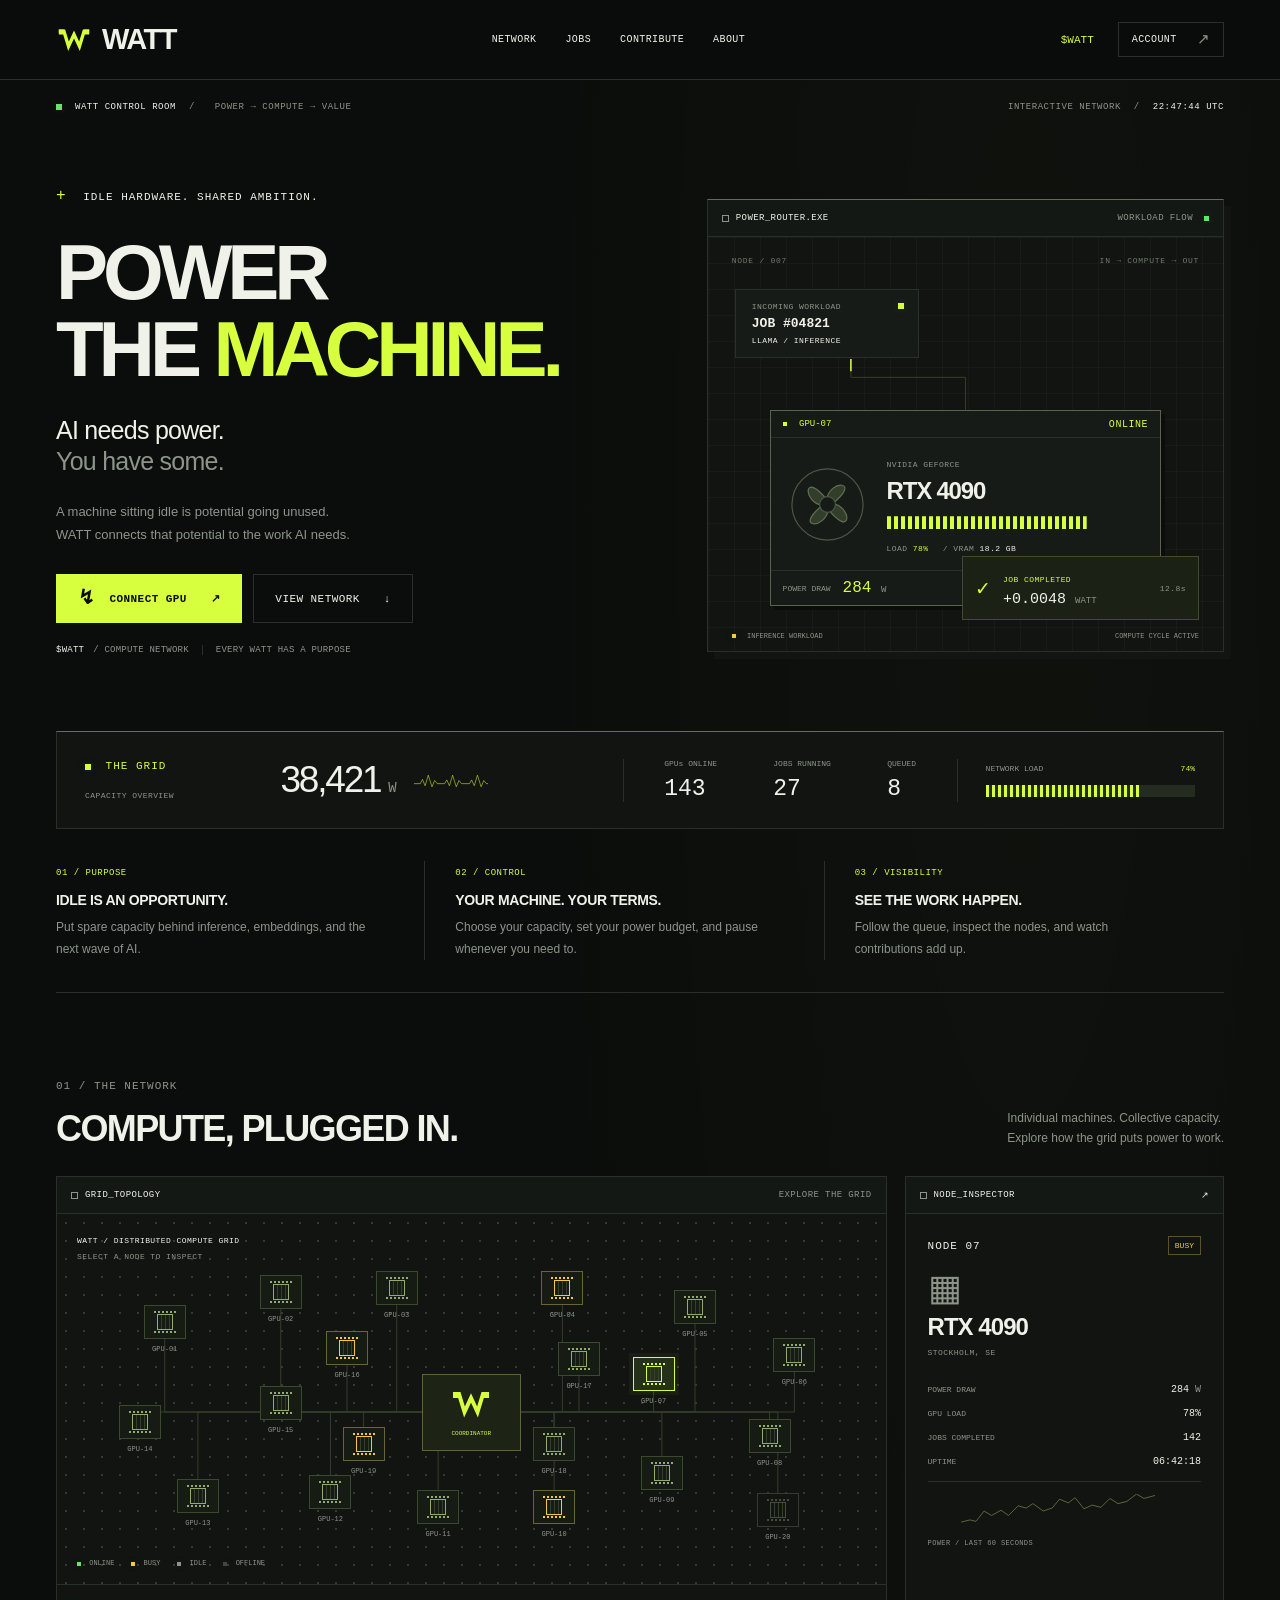
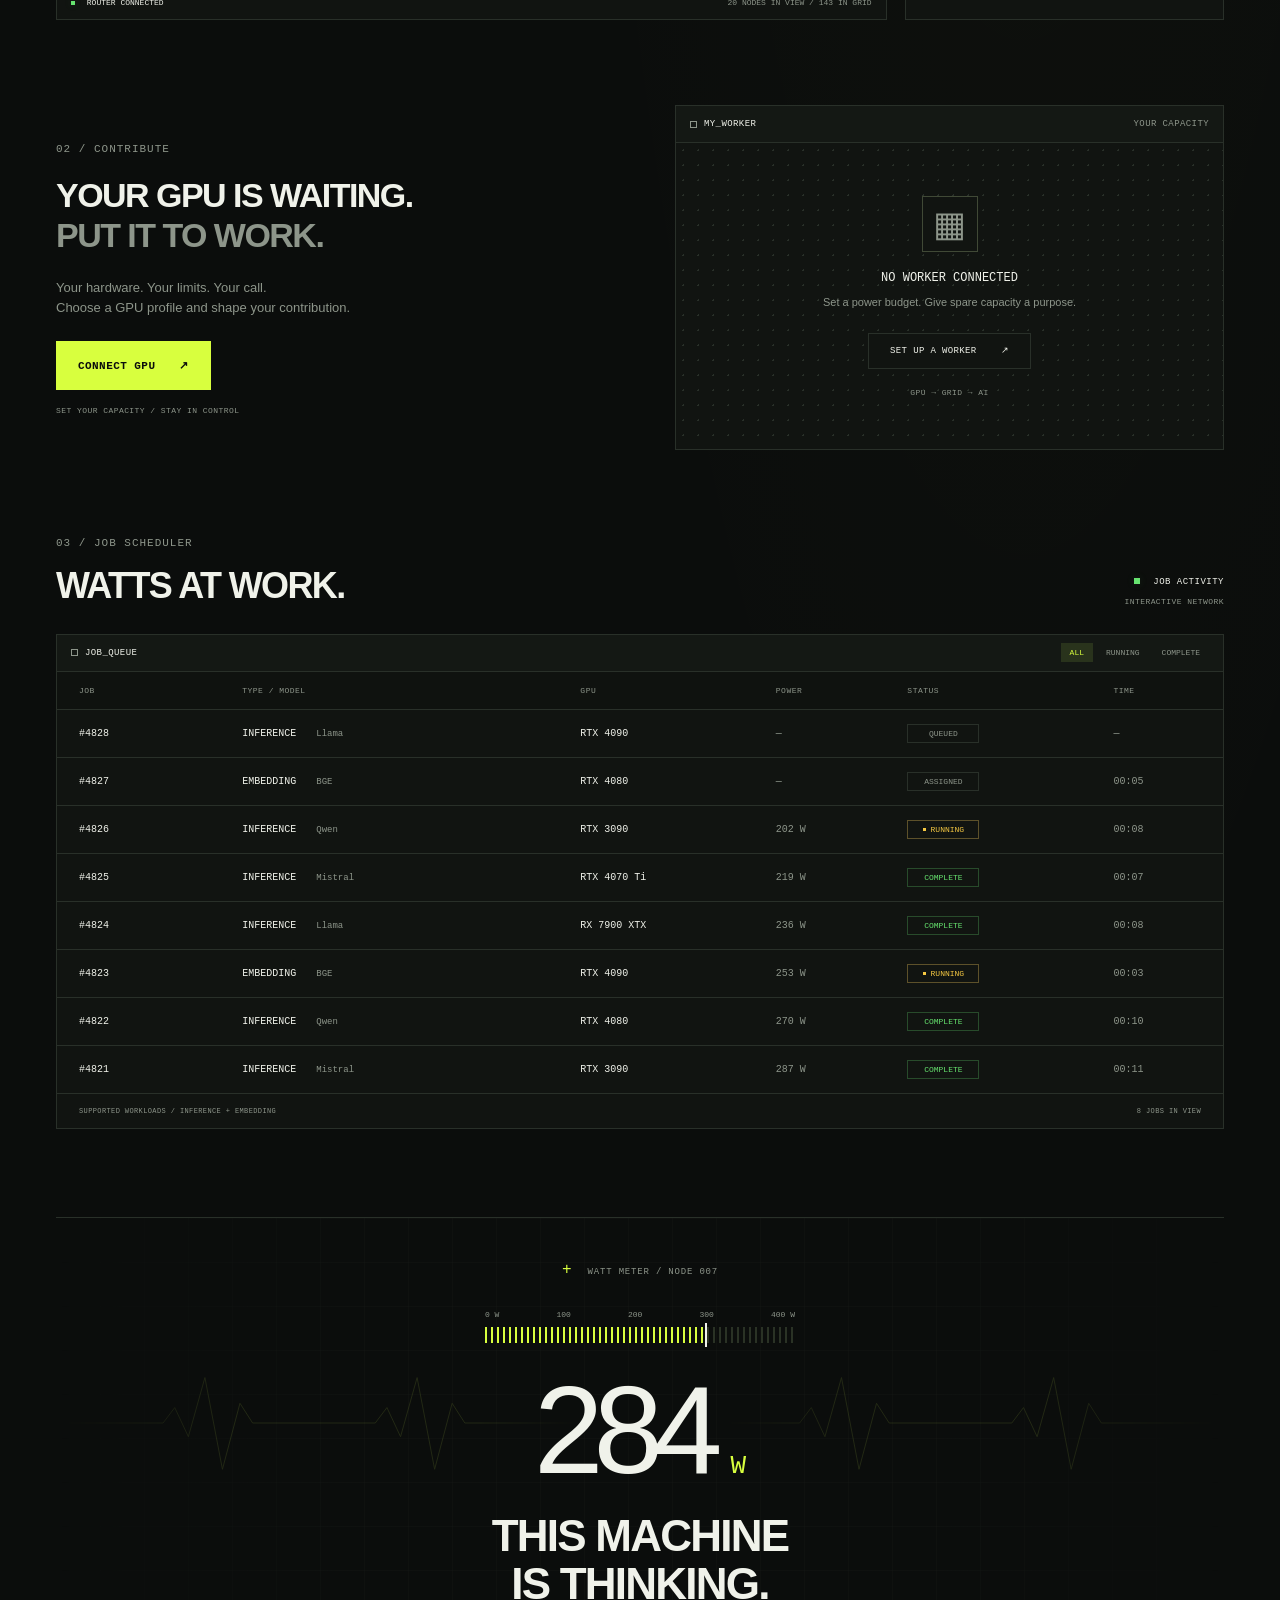
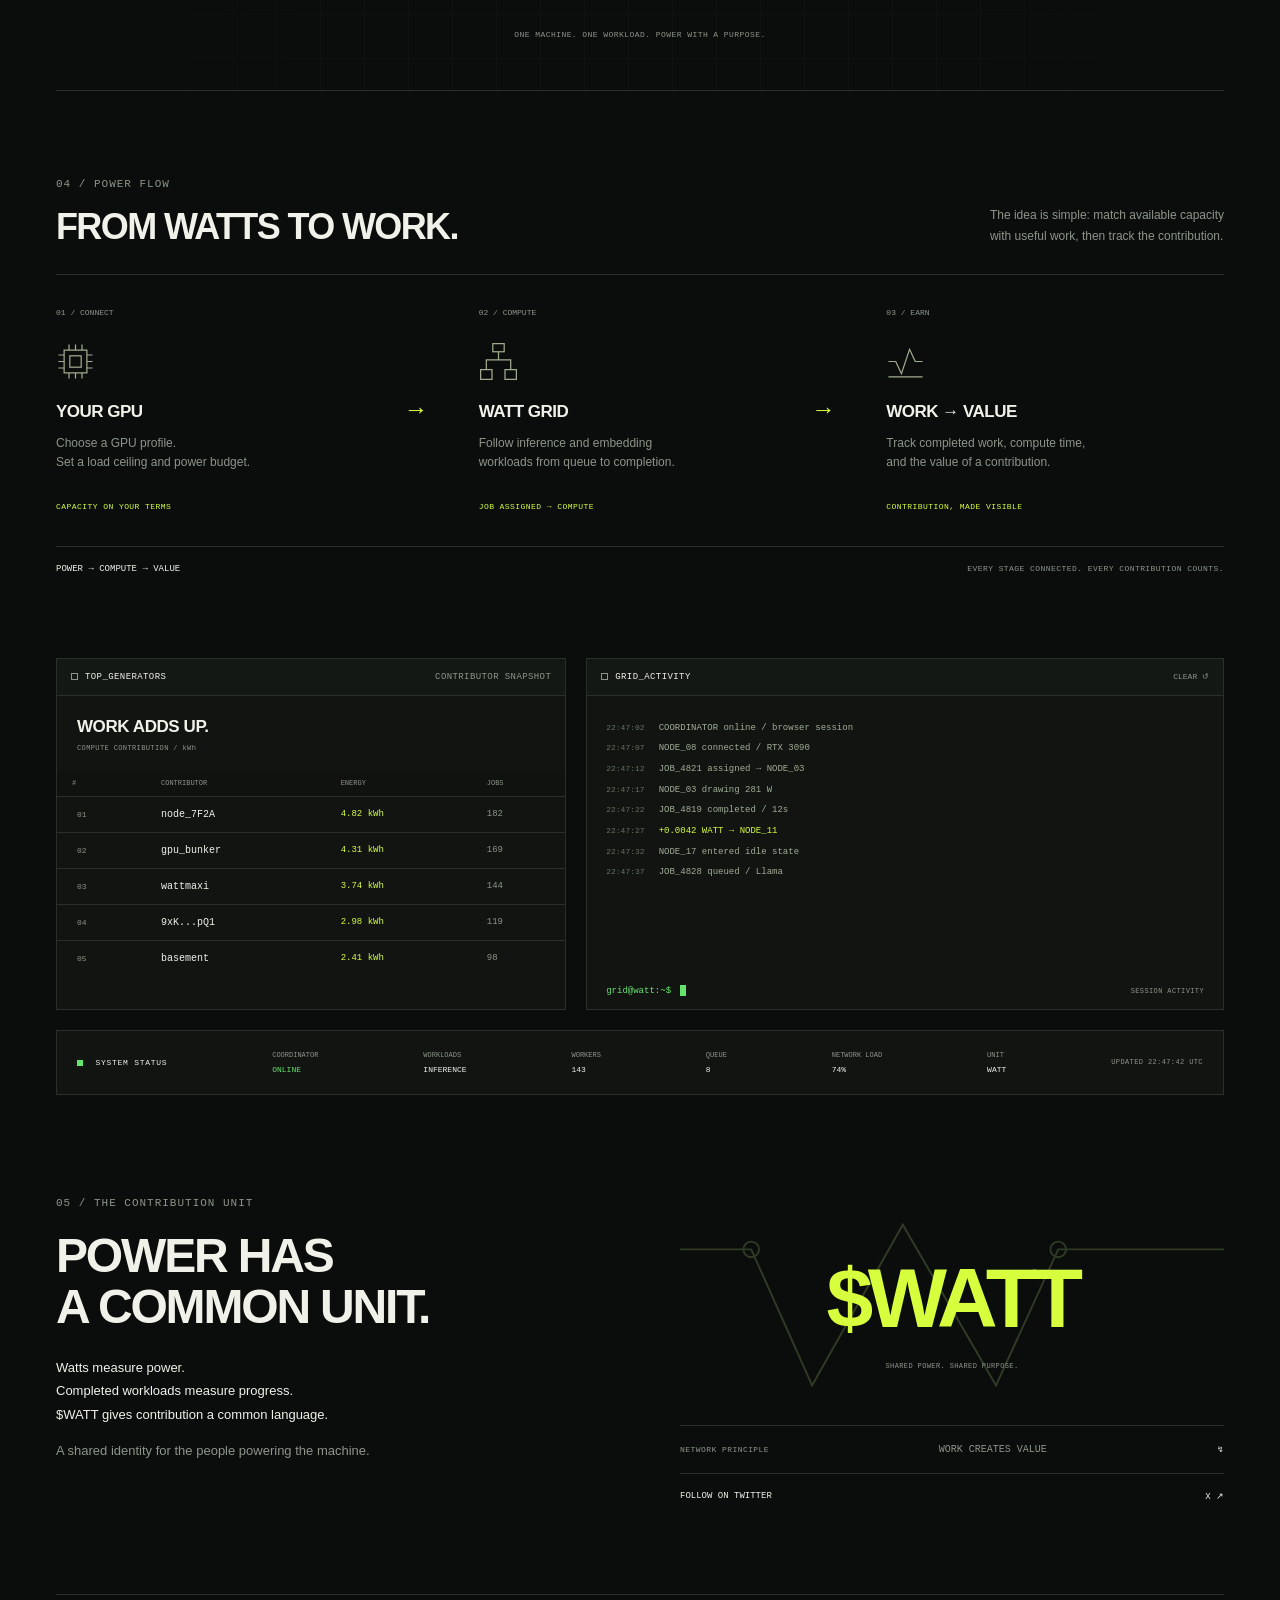
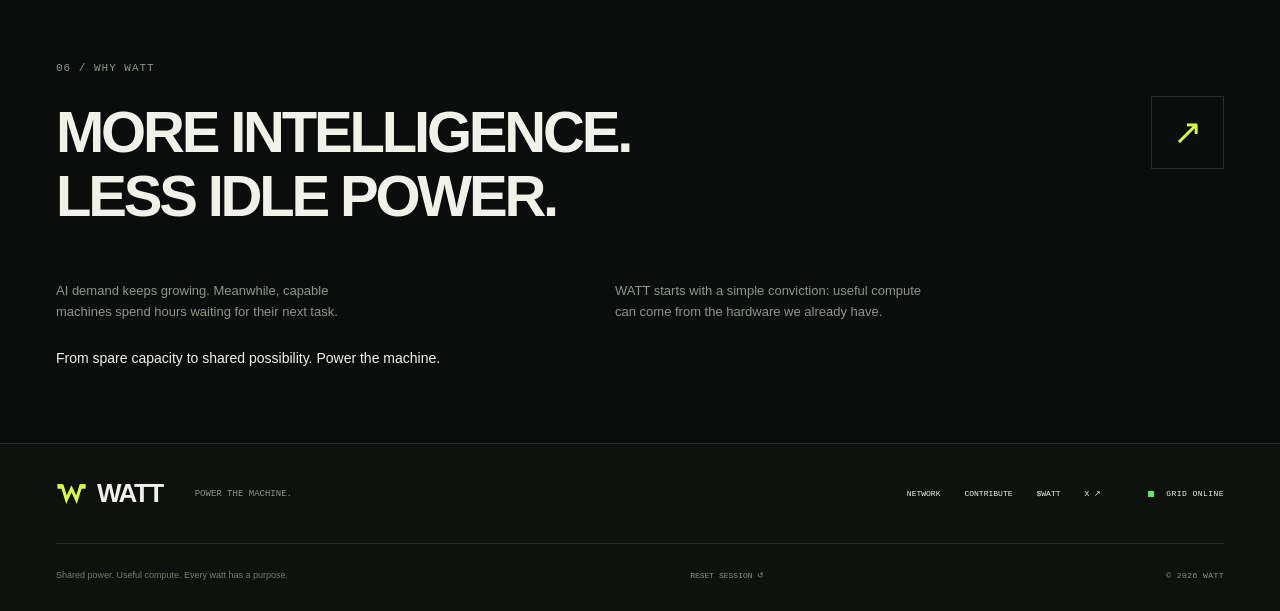
==== commit 705c09ed: "Update index.html" ====
--- a/index.html
+++ b/index.html
@@ -12,7 +12,7 @@
 <header class="header"><div class="nav-shell">
 <a class="brand" href="#" aria-label="WATT home"><img src="assets/watt-mark.svg" alt="" width="36" height="27"><span>WATT</span></a>
 <nav class="nav" id="navigation" aria-label="Main navigation"><a href="#network">NETWORK</a><a href="#jobs">JOBS</a><a href="#contribute">CONTRIBUTE</a><a href="#about">ABOUT</a></nav>
-<div class="nav-tools"><a href="#token" class="token-link">$WATT</a><a class="social-link" data-twitter-link role="link" aria-label="WATT on Twitter / X" aria-disabled="true">X ↗</a><button class="button small wallet-button" data-action="wallet">CONNECT <span class="wallet-symbol">⌘</span></button><button class="menu-button" aria-label="Open menu" aria-expanded="false" aria-controls="navigation">☰</button></div>
+<div class="nav-tools"><a href="#token" class="token-link">$WATT</a><button class="button small wallet-button" data-action="wallet">CONNECT <span class="wallet-symbol">⌘</span></button><button class="menu-button" aria-label="Open menu" aria-expanded="false" aria-controls="navigation">☰</button></div>
 </div></header>
 <main id="main">
 <div class="page-shell">
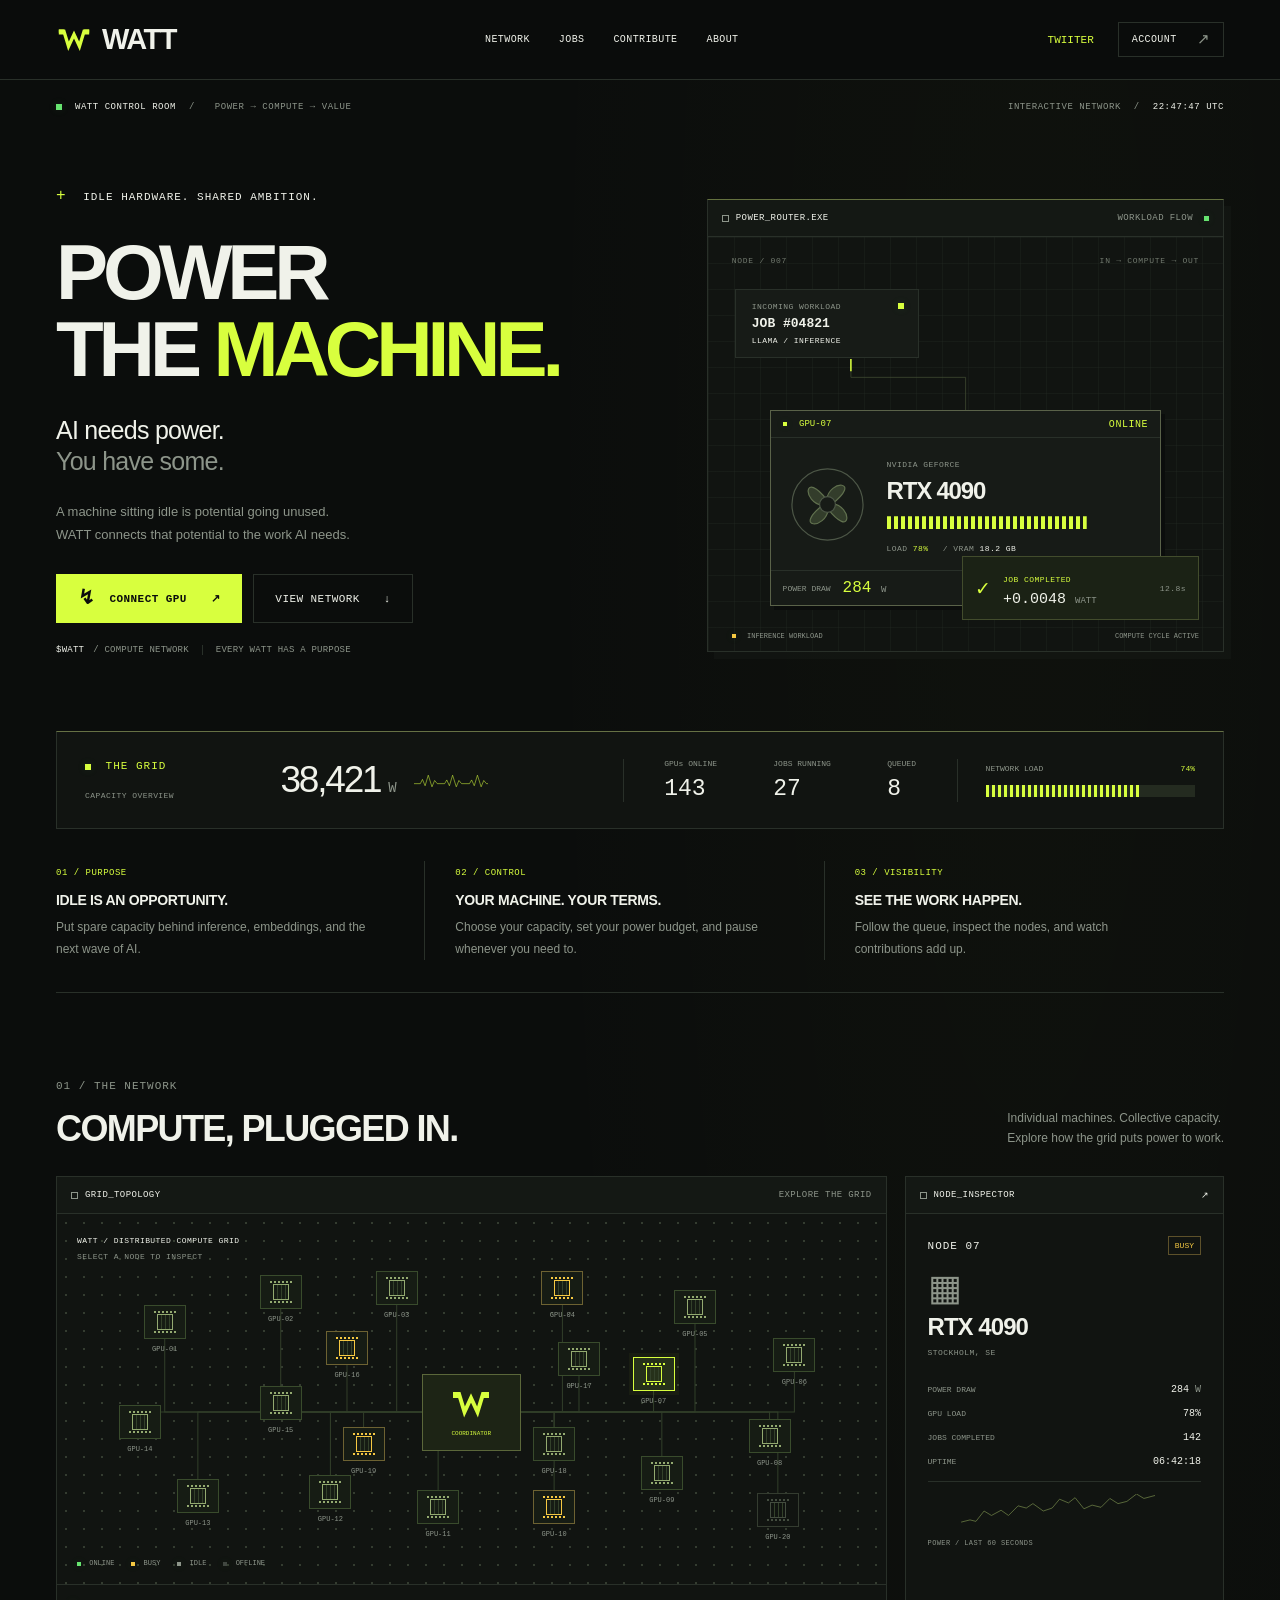
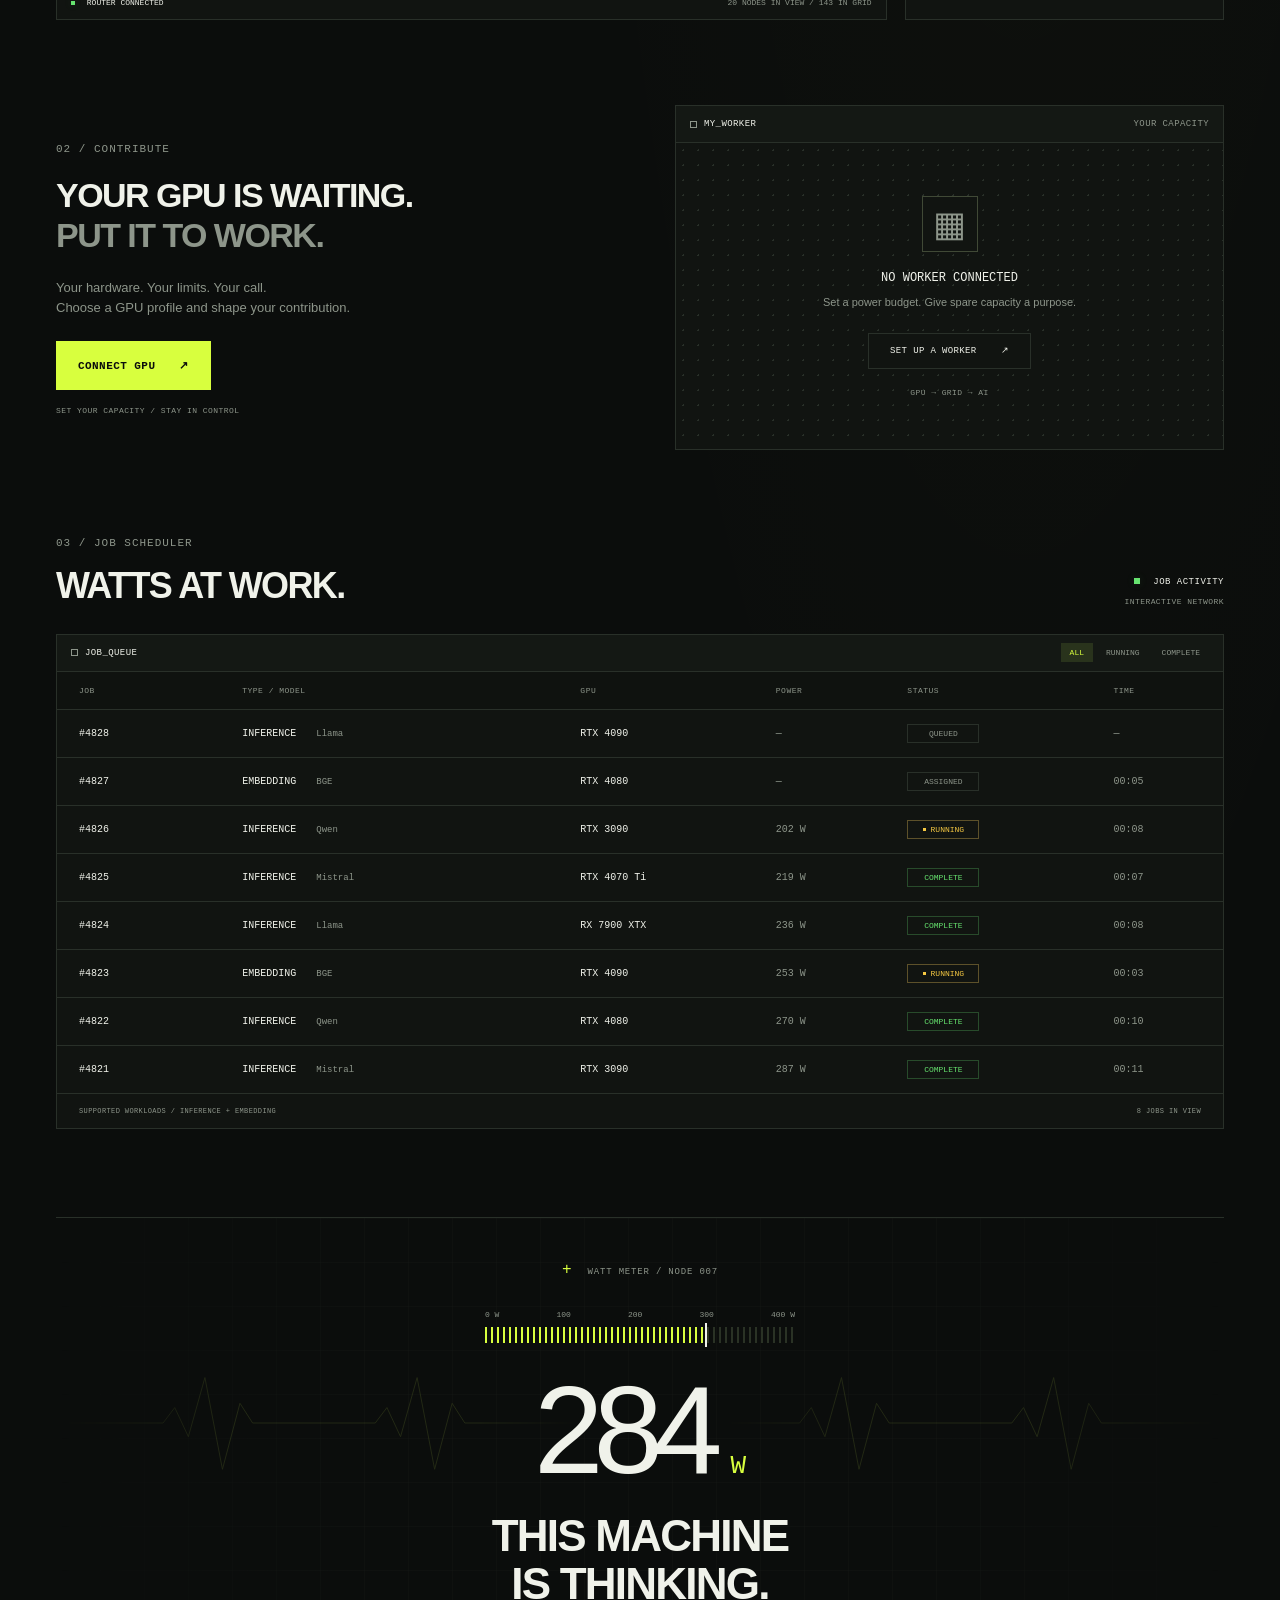
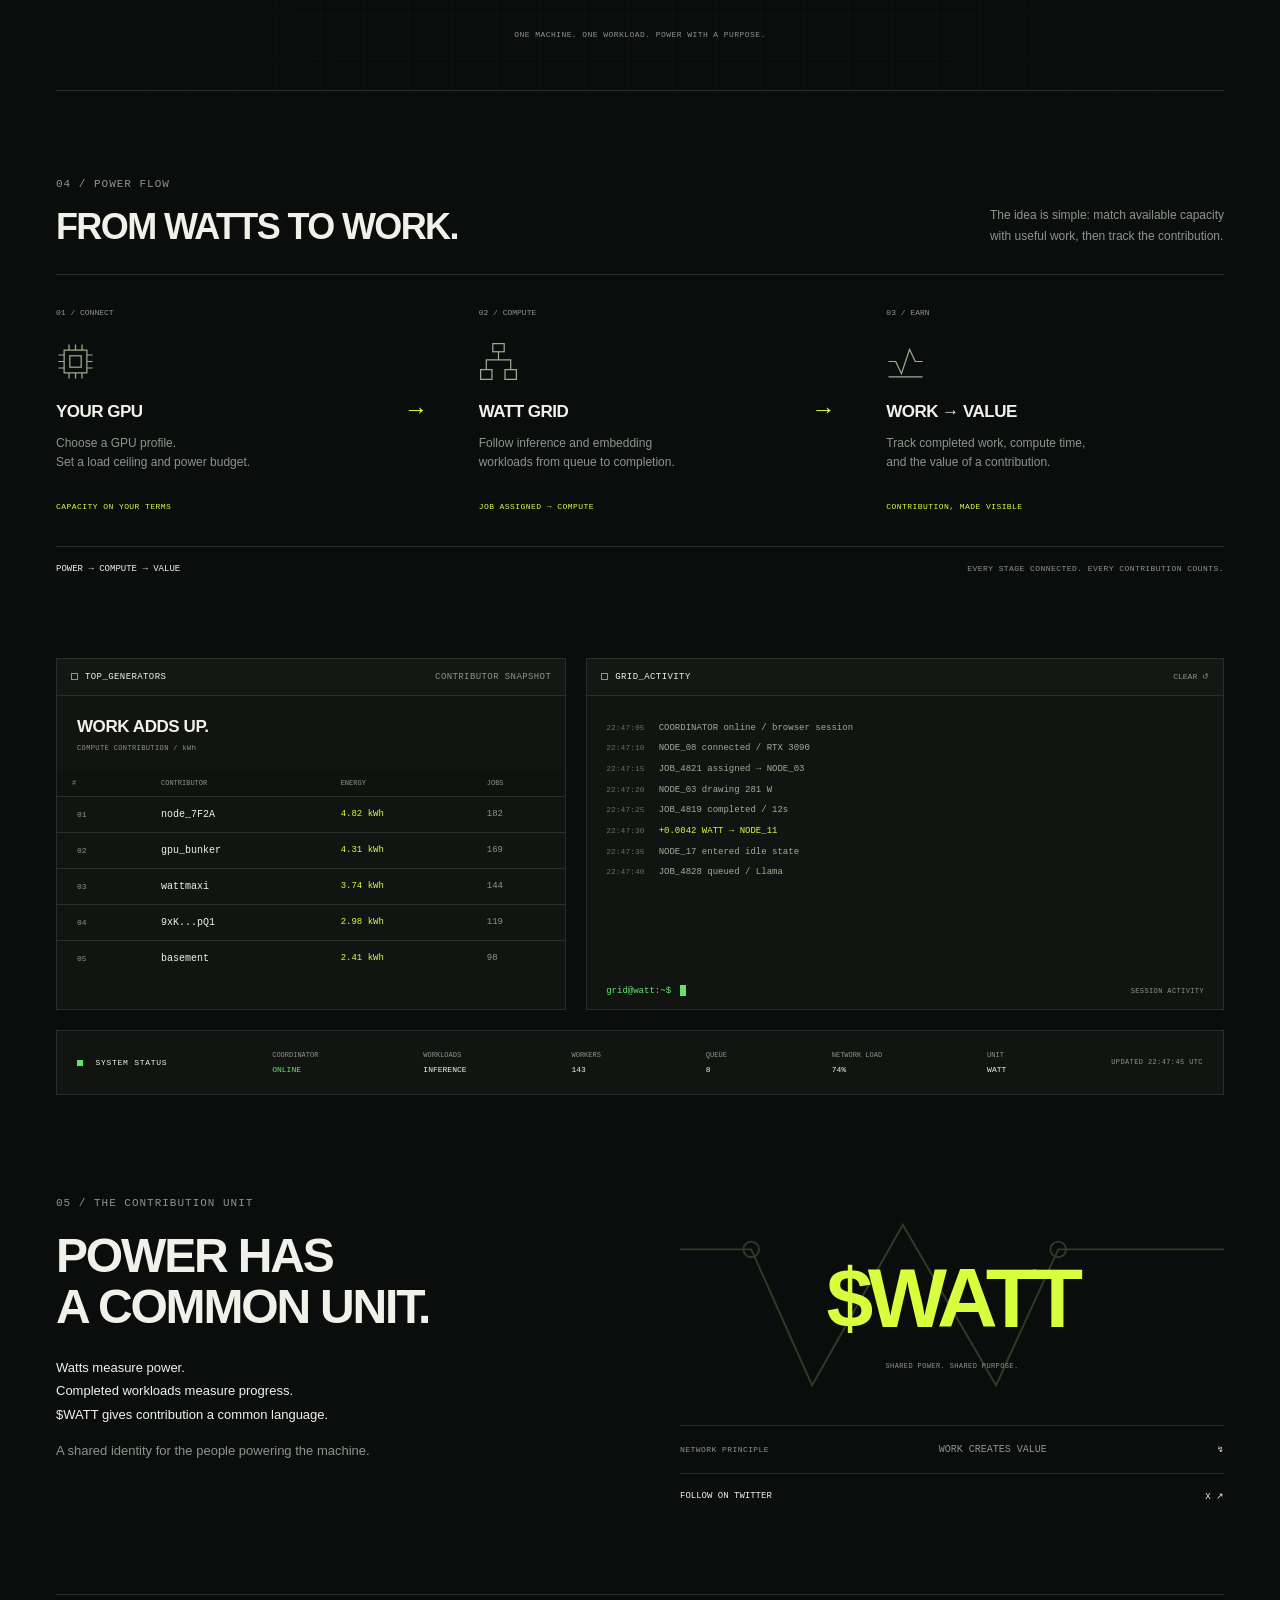
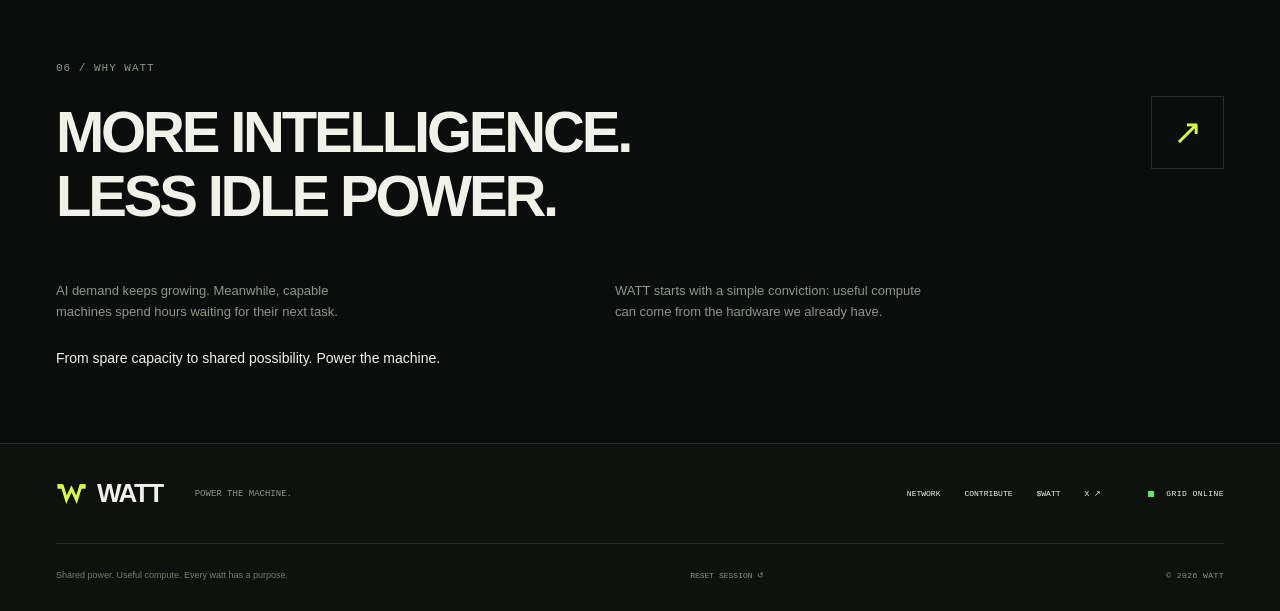
==== commit da27b95d: "Update index.html" ====
--- a/index.html
+++ b/index.html
@@ -12,7 +12,7 @@
 <header class="header"><div class="nav-shell">
 <a class="brand" href="#" aria-label="WATT home"><img src="assets/watt-mark.svg" alt="" width="36" height="27"><span>WATT</span></a>
 <nav class="nav" id="navigation" aria-label="Main navigation"><a href="#network">NETWORK</a><a href="#jobs">JOBS</a><a href="#contribute">CONTRIBUTE</a><a href="#about">ABOUT</a></nav>
-<div class="nav-tools"><a href="#token" class="token-link">$WATT</a><button class="button small wallet-button" data-action="wallet">CONNECT <span class="wallet-symbol">⌘</span></button><button class="menu-button" aria-label="Open menu" aria-expanded="false" aria-controls="navigation">☰</button></div>
+<div class="nav-tools"><a href="https://x.com/Watt_agent" class="token-link">TWIITER</a><button class="button small wallet-button" data-action="wallet">CONNECT <span class="wallet-symbol">⌘</span></button><button class="menu-button" aria-label="Open menu" aria-expanded="false" aria-controls="navigation">☰</button></div>
 </div></header>
 <main id="main">
 <div class="page-shell">
